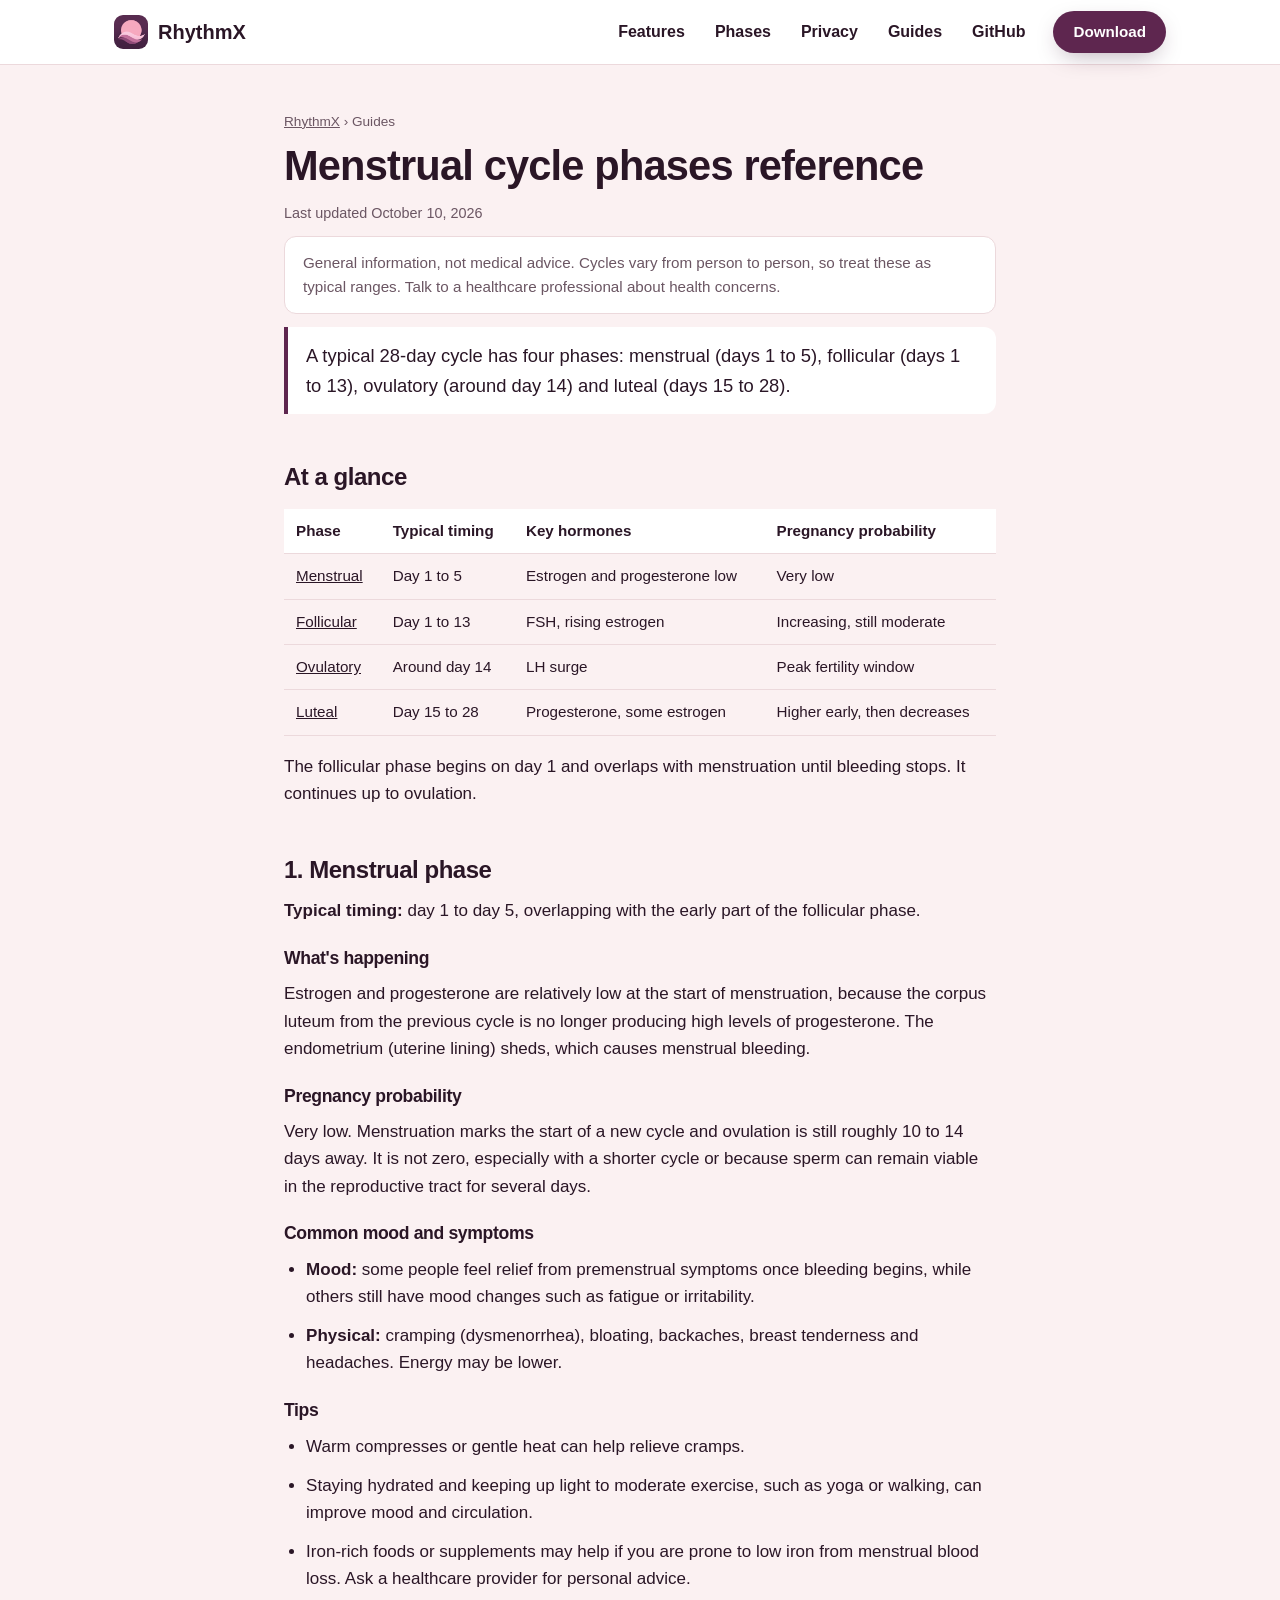
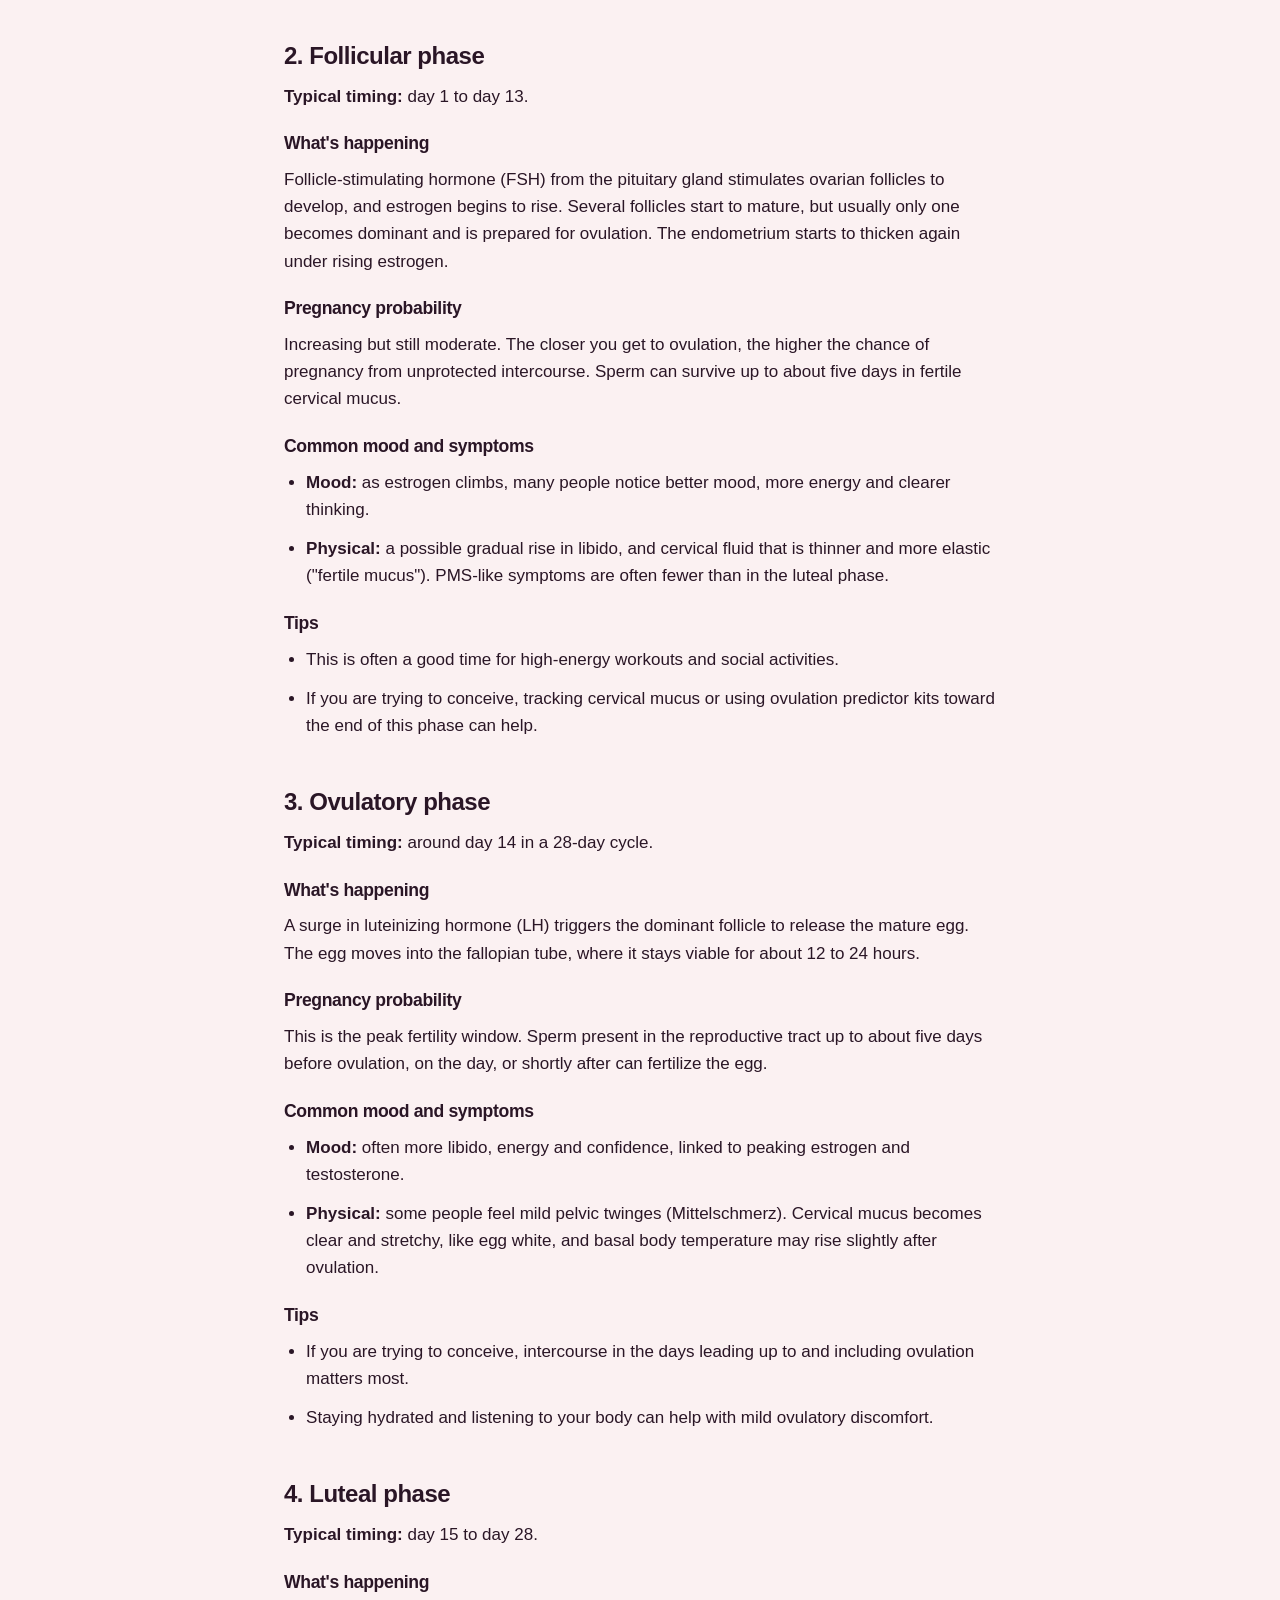
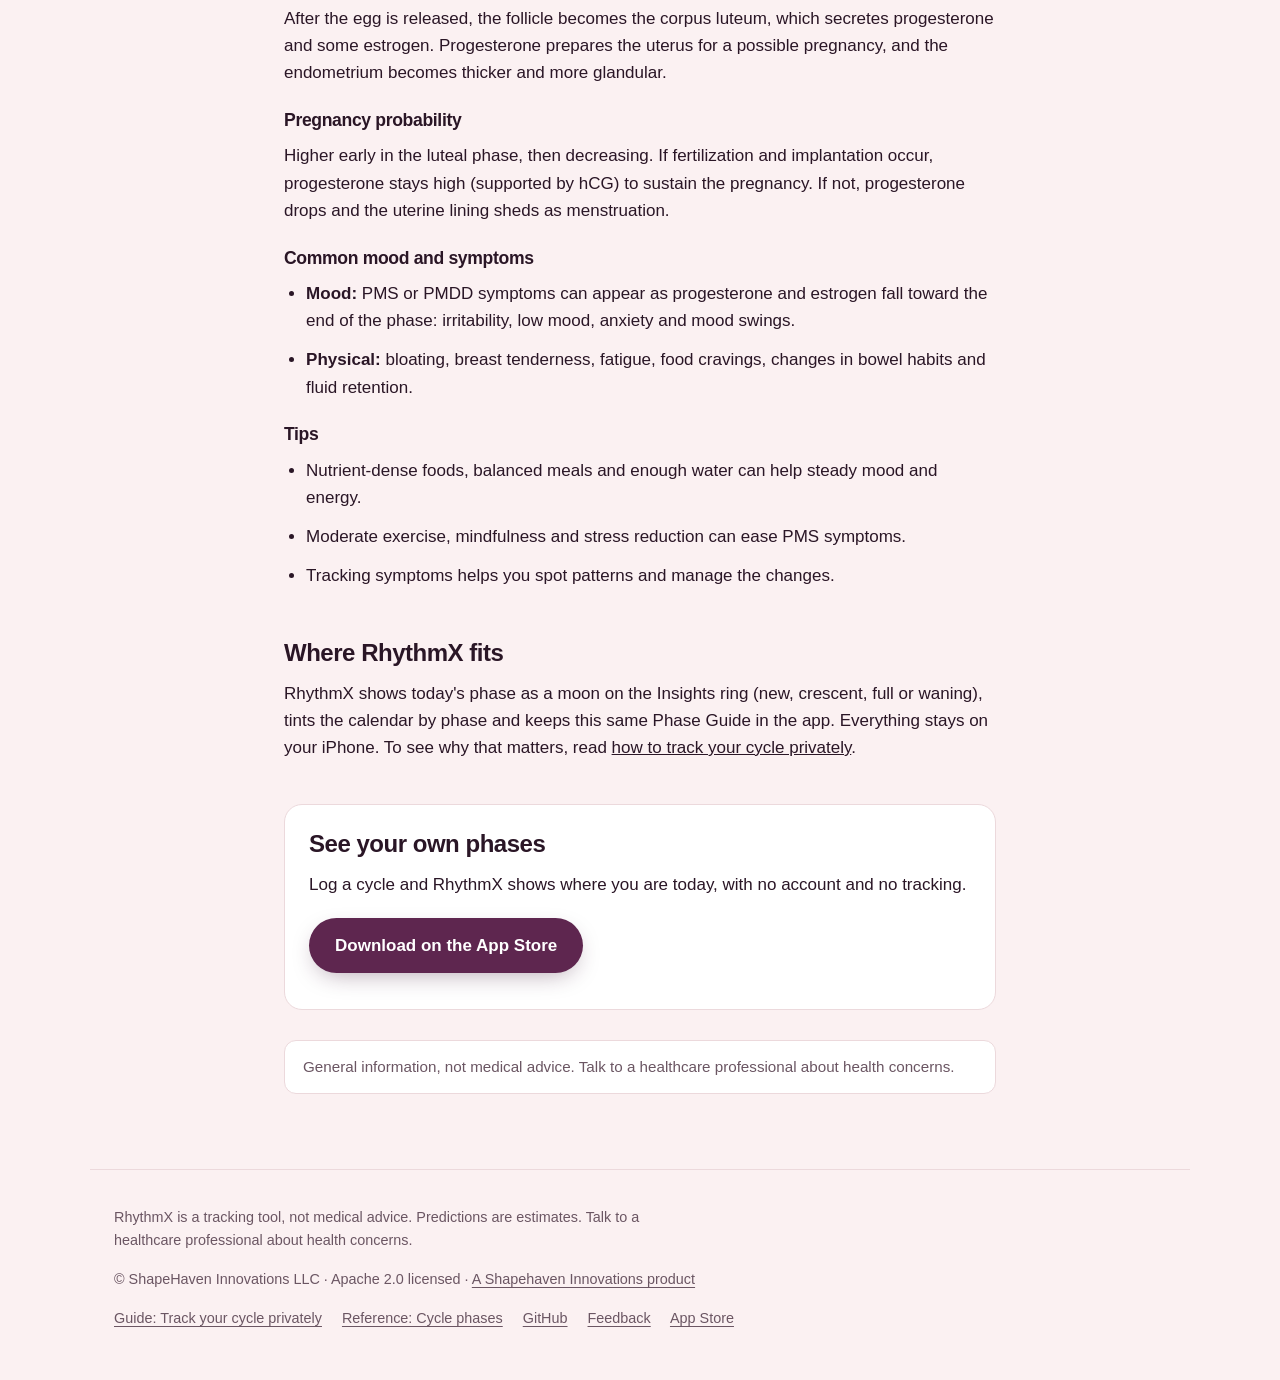
==== guides/menstrual-cycle-phases-reference/index.html @ 6c835d41 "feat: add RhythmX landing page, guides and SEO files" ====
<!doctype html>
<html lang="en">
<head>
<meta charset="utf-8">
<meta name="viewport" content="width=device-width, initial-scale=1">
<meta name="color-scheme" content="light dark">
<meta name="theme-color" content="#FBF1F2" media="(prefers-color-scheme: light)">
<meta name="theme-color" content="#2E1B33" media="(prefers-color-scheme: dark)">
<title>Menstrual Cycle Phases Reference: Timing, Hormones, Symptoms</title>
<meta name="description" content="A scannable reference to the four menstrual cycle phases: typical timing, hormones, uterine lining, common symptoms and tips. Timing assumes a 28-day cycle.">
<link rel="canonical" href="https://rhythmx.shapehaveninnovations.com/guides/menstrual-cycle-phases-reference/">
<link rel="icon" type="image/png" href="/assets/icon-rounded.png">
<link rel="apple-touch-icon" href="/assets/icon.png">
<meta property="og:type" content="article">
<meta property="og:site_name" content="RhythmX">
<meta property="og:title" content="Menstrual Cycle Phases Reference: Timing, Hormones, Symptoms">
<meta property="og:description" content="A scannable reference to the four menstrual cycle phases: typical timing, hormones, uterine lining, common symptoms and tips. Timing assumes a 28-day cycle.">
<meta property="og:url" content="https://rhythmx.shapehaveninnovations.com/guides/menstrual-cycle-phases-reference/">
<meta property="og:image" content="https://rhythmx.shapehaveninnovations.com/assets/og.png">
<meta property="og:image:width" content="1200">
<meta property="og:image:height" content="630">
<meta property="og:image:alt" content="RhythmX app icon and the Insights screen showing Day 16, Ovulation Phase">
<meta name="twitter:card" content="summary_large_image">
<meta name="twitter:title" content="Menstrual Cycle Phases Reference: Timing, Hormones, Symptoms">
<meta name="twitter:description" content="A scannable reference to the four menstrual cycle phases: typical timing, hormones, uterine lining, common symptoms and tips. Timing assumes a 28-day cycle.">
<meta name="twitter:image" content="https://rhythmx.shapehaveninnovations.com/assets/og.png">
<script type="application/ld+json">
{
  "@context": "https://schema.org",
  "@type": "Article",
  "headline": "Menstrual Cycle Phases Reference: Timing, Hormones, Symptoms",
  "description": "A scannable reference to the four menstrual cycle phases: typical timing, hormones, uterine lining, common symptoms and tips. Timing assumes a 28-day cycle.",
  "datePublished": "2026-10-10",
  "dateModified": "2026-10-10",
  "mainEntityOfPage": "https://rhythmx.shapehaveninnovations.com/guides/menstrual-cycle-phases-reference/",
  "image": "https://rhythmx.shapehaveninnovations.com/assets/og.png",
  "author": { "@type": "Organization", "name": "ShapeHaven Innovations", "url": "https://shapehaveninnovations.com/" },
  "publisher": { "@type": "Organization", "name": "ShapeHaven Innovations", "url": "https://shapehaveninnovations.com/" }
}
</script>
<link rel="stylesheet" href="/assets/site.css">
</head>
<body>
<a class="skip" href="#main">Skip to content</a>
<header class="top">
  <div class="wrap bar">
    <a class="brand" href="/"><img src="/assets/icon-rounded.png" alt="" width="34" height="34">RhythmX</a>
    <button class="nav-toggle" type="button" aria-expanded="false" aria-controls="nav-links">Menu</button>
    <nav id="nav-links" class="nav-links" aria-label="Main">
      <a href="/#features">Features</a>
      <a href="/#phases">Phases</a>
      <a href="/#privacy">Privacy</a>
      <a href="/guides/track-your-cycle-privately/">Guides</a>
      <a href="https://github.com/Shapehaven-Innovations/RhythmX" target="_blank" rel="noopener">GitHub</a>
      <a class="btn" data-appstore href="https://github.com/Shapehaven-Innovations/RhythmX" target="_blank" rel="noopener">Download</a>
    </nav>
  </div>
</header>

<main id="main" class="wrap article">
<article>
  <p class="crumb"><a href="/">RhythmX</a> &rsaquo; Guides</p>
  <h1>Menstrual cycle phases reference</h1>
  <p class="meta">Last updated October 10, 2026</p>
  <p class="callout">General information, not medical advice. Cycles vary from person to person, so treat these as typical ranges. Talk to a healthcare professional about health concerns.</p>
  <p class="lead">A typical 28-day cycle has four phases: menstrual (days 1 to 5), follicular (days 1 to 13), ovulatory (around day 14) and luteal (days 15 to 28).</p>

  <h2>At a glance</h2>
  <div class="table-wrap">
    <table>
      <thead><tr><th>Phase</th><th>Typical timing</th><th>Key hormones</th><th>Pregnancy probability</th></tr></thead>
      <tbody>
        <tr><td><a href="#menstrual">Menstrual</a></td><td>Day 1 to 5</td><td>Estrogen and progesterone low</td><td>Very low</td></tr>
        <tr><td><a href="#follicular">Follicular</a></td><td>Day 1 to 13</td><td>FSH, rising estrogen</td><td>Increasing, still moderate</td></tr>
        <tr><td><a href="#ovulatory">Ovulatory</a></td><td>Around day 14</td><td>LH surge</td><td>Peak fertility window</td></tr>
        <tr><td><a href="#luteal">Luteal</a></td><td>Day 15 to 28</td><td>Progesterone, some estrogen</td><td>Higher early, then decreases</td></tr>
      </tbody>
    </table>
  </div>
  <p>The follicular phase begins on day 1 and overlaps with menstruation until bleeding stops. It continues up to ovulation.</p>

  <h2 id="menstrual">1. Menstrual phase</h2>
  <p><strong>Typical timing:</strong> day 1 to day 5, overlapping with the early part of the follicular phase.</p>
  <h3>What's happening</h3>
  <p>Estrogen and progesterone are relatively low at the start of menstruation, because the corpus luteum from the previous cycle is no longer producing high levels of progesterone. The endometrium (uterine lining) sheds, which causes menstrual bleeding.</p>
  <h3>Pregnancy probability</h3>
  <p>Very low. Menstruation marks the start of a new cycle and ovulation is still roughly 10 to 14 days away. It is not zero, especially with a shorter cycle or because sperm can remain viable in the reproductive tract for several days.</p>
  <h3>Common mood and symptoms</h3>
  <ul>
    <li><strong>Mood:</strong> some people feel relief from premenstrual symptoms once bleeding begins, while others still have mood changes such as fatigue or irritability.</li>
    <li><strong>Physical:</strong> cramping (dysmenorrhea), bloating, backaches, breast tenderness and headaches. Energy may be lower.</li>
  </ul>
  <h3>Tips</h3>
  <ul>
    <li>Warm compresses or gentle heat can help relieve cramps.</li>
    <li>Staying hydrated and keeping up light to moderate exercise, such as yoga or walking, can improve mood and circulation.</li>
    <li>Iron-rich foods or supplements may help if you are prone to low iron from menstrual blood loss. Ask a healthcare provider for personal advice.</li>
  </ul>

  <h2 id="follicular">2. Follicular phase</h2>
  <p><strong>Typical timing:</strong> day 1 to day 13.</p>
  <h3>What's happening</h3>
  <p>Follicle-stimulating hormone (FSH) from the pituitary gland stimulates ovarian follicles to develop, and estrogen begins to rise. Several follicles start to mature, but usually only one becomes dominant and is prepared for ovulation. The endometrium starts to thicken again under rising estrogen.</p>
  <h3>Pregnancy probability</h3>
  <p>Increasing but still moderate. The closer you get to ovulation, the higher the chance of pregnancy from unprotected intercourse. Sperm can survive up to about five days in fertile cervical mucus.</p>
  <h3>Common mood and symptoms</h3>
  <ul>
    <li><strong>Mood:</strong> as estrogen climbs, many people notice better mood, more energy and clearer thinking.</li>
    <li><strong>Physical:</strong> a possible gradual rise in libido, and cervical fluid that is thinner and more elastic ("fertile mucus"). PMS-like symptoms are often fewer than in the luteal phase.</li>
  </ul>
  <h3>Tips</h3>
  <ul>
    <li>This is often a good time for high-energy workouts and social activities.</li>
    <li>If you are trying to conceive, tracking cervical mucus or using ovulation predictor kits toward the end of this phase can help.</li>
  </ul>

  <h2 id="ovulatory">3. Ovulatory phase</h2>
  <p><strong>Typical timing:</strong> around day 14 in a 28-day cycle.</p>
  <h3>What's happening</h3>
  <p>A surge in luteinizing hormone (LH) triggers the dominant follicle to release the mature egg. The egg moves into the fallopian tube, where it stays viable for about 12 to 24 hours.</p>
  <h3>Pregnancy probability</h3>
  <p>This is the peak fertility window. Sperm present in the reproductive tract up to about five days before ovulation, on the day, or shortly after can fertilize the egg.</p>
  <h3>Common mood and symptoms</h3>
  <ul>
    <li><strong>Mood:</strong> often more libido, energy and confidence, linked to peaking estrogen and testosterone.</li>
    <li><strong>Physical:</strong> some people feel mild pelvic twinges (Mittelschmerz). Cervical mucus becomes clear and stretchy, like egg white, and basal body temperature may rise slightly after ovulation.</li>
  </ul>
  <h3>Tips</h3>
  <ul>
    <li>If you are trying to conceive, intercourse in the days leading up to and including ovulation matters most.</li>
    <li>Staying hydrated and listening to your body can help with mild ovulatory discomfort.</li>
  </ul>

  <h2 id="luteal">4. Luteal phase</h2>
  <p><strong>Typical timing:</strong> day 15 to day 28.</p>
  <h3>What's happening</h3>
  <p>After the egg is released, the follicle becomes the corpus luteum, which secretes progesterone and some estrogen. Progesterone prepares the uterus for a possible pregnancy, and the endometrium becomes thicker and more glandular.</p>
  <h3>Pregnancy probability</h3>
  <p>Higher early in the luteal phase, then decreasing. If fertilization and implantation occur, progesterone stays high (supported by hCG) to sustain the pregnancy. If not, progesterone drops and the uterine lining sheds as menstruation.</p>
  <h3>Common mood and symptoms</h3>
  <ul>
    <li><strong>Mood:</strong> PMS or PMDD symptoms can appear as progesterone and estrogen fall toward the end of the phase: irritability, low mood, anxiety and mood swings.</li>
    <li><strong>Physical:</strong> bloating, breast tenderness, fatigue, food cravings, changes in bowel habits and fluid retention.</li>
  </ul>
  <h3>Tips</h3>
  <ul>
    <li>Nutrient-dense foods, balanced meals and enough water can help steady mood and energy.</li>
    <li>Moderate exercise, mindfulness and stress reduction can ease PMS symptoms.</li>
    <li>Tracking symptoms helps you spot patterns and manage the changes.</li>
  </ul>

  <h2>Where RhythmX fits</h2>
  <p>RhythmX shows today's phase as a moon on the Insights ring (new, crescent, full or waning), tints the calendar by phase and keeps this same Phase Guide in the app. Everything stays on your iPhone. To see why that matters, read <a href="/guides/track-your-cycle-privately/">how to track your cycle privately</a>.</p>

  <aside class="cta-box">
    <h2>See your own phases</h2>
    <p>Log a cycle and RhythmX shows where you are today, with no account and no tracking.</p>
    <p><a class="btn" data-appstore href="https://github.com/Shapehaven-Innovations/RhythmX" target="_blank" rel="noopener">Download on the App Store</a></p>
  </aside>
  <p class="callout" style="margin-top:2em">General information, not medical advice. Talk to a healthcare professional about health concerns.</p>
</article>
</main>

<footer>
  <div class="wrap foot">
    <p class="disclaimer">RhythmX is a tracking tool, not medical advice. Predictions are estimates. Talk to a healthcare professional about health concerns.</p>
    <span>&copy; ShapeHaven Innovations LLC &middot; Apache 2.0 licensed &middot; <a href="https://shapehaveninnovations.com/">A Shapehaven Innovations product</a></span>
    <span>
      <a href="/guides/track-your-cycle-privately/">Guide: Track your cycle privately</a>
      <a href="/guides/menstrual-cycle-phases-reference/">Reference: Cycle phases</a>
      <a href="https://github.com/Shapehaven-Innovations/RhythmX" target="_blank" rel="noopener">GitHub</a>
      <a href="https://github.com/Shapehaven-Innovations/RhythmX/issues" target="_blank" rel="noopener">Feedback</a>
      <a data-appstore href="https://github.com/Shapehaven-Innovations/RhythmX" target="_blank" rel="noopener">App Store</a>
    </span>
  </div>
</footer>
<script src="/assets/site.js" defer></script>
</body>
</html>
---- assets/site.css ----
/* RhythmX site styles. Light = blush, dark = deep plum. */
:root{
  --blush:#FBF1F2; --plum:#5E264F; --plum-d:#1F1220; --rose:#C97C7C; --sage:#7CA68C; --gold:#C9A87C; --lav:#8C7CA6;
  --bg:#FBF1F2; --bg-alt:#fff7f8; --surface:#fff; --ink:#2A1626; --muted:#6b5663; --line:#ecd9dc;
  --accent:#5E264F; --accent-ink:#fff; --shadow:rgba(60,20,50,.4);
  --grad:linear-gradient(145deg,#f4c9c9,#d9cdea 60%,#cfe3d8);
  --header-bg:rgba(255,255,255,.94); --nav-ink:#2A1626;
  color-scheme:light dark;
}
@media(prefers-color-scheme:dark){
  :root{
    --bg:#2E1B33; --bg-alt:#37213c; --surface:#442a4b; --ink:#f3e6ef; --muted:#cdb4c6; --line:#5a3c63;
    --accent:#E8A5B8; --accent-ink:#1F1220; --shadow:rgba(0,0,0,.6);
    --grad:linear-gradient(145deg,#6a3560,#4a3a73 60%,#3a5a56);
    --header-bg:rgba(79,48,86,.96); --nav-ink:#fff;
  }
}
*,*::before,*::after{box-sizing:border-box;margin:0}
html{scroll-behavior:smooth;-webkit-text-size-adjust:100%}
body{font:17px/1.6 -apple-system,BlinkMacSystemFont,"SF Pro Text","Segoe UI",Roboto,sans-serif;color:var(--ink);background:var(--bg);-webkit-font-smoothing:antialiased}
img,svg,picture{max-width:100%;display:block}
img{height:auto}
a{color:inherit}
:focus-visible{outline:3px solid var(--accent);outline-offset:3px;border-radius:4px}
.skip{position:absolute;left:-9999px;top:8px;background:var(--accent);color:var(--accent-ink);padding:10px 16px;border-radius:8px;z-index:100}
.skip:focus{left:8px}
.wrap{max-width:1100px;margin:0 auto;padding:0 24px}
h1,h2,h3{font-family:ui-rounded,"SF Pro Rounded",-apple-system,"Segoe UI",sans-serif;line-height:1.12;letter-spacing:-.02em}
h1{font-size:clamp(2.4rem,6vw,4rem);font-weight:800}
h2{font-size:clamp(1.8rem,4vw,2.6rem);font-weight:700}
h3{font-size:1.2rem;font-weight:700}

/* header */
.top{position:sticky;top:0;z-index:50;background:var(--header-bg);backdrop-filter:saturate(1.4) blur(12px);border-bottom:1px solid var(--line);transition:box-shadow .25s}
.top.scrolled{box-shadow:0 10px 30px -18px var(--shadow)}
.bar{display:flex;align-items:center;justify-content:space-between;gap:16px;min-height:64px;position:relative}
.brand{display:flex;align-items:center;gap:10px;font-weight:800;font-size:1.25rem;text-decoration:none;color:var(--nav-ink)}
.brand img{border-radius:9px}
.nav-links{display:flex;align-items:center;gap:26px}
.nav-links a:not(.btn){text-decoration:none;color:var(--nav-ink);font-size:1rem;font-weight:600;padding:6px 2px;background:linear-gradient(var(--accent),var(--accent)) 0 100%/0 2px no-repeat;transition:background-size .25s}
.nav-links a:not(.btn):hover{background-size:100% 2px}
.nav-links .btn{padding:9px 20px;font-size:.95rem}
.nav-toggle{display:none;align-items:center;background:transparent;color:var(--nav-ink);border:2px solid var(--nav-ink);border-radius:999px;padding:6px 16px;font:inherit;font-weight:650;cursor:pointer}

/* buttons */
.btn{display:inline-flex;align-items:center;gap:8px;background:var(--accent);color:var(--accent-ink);padding:14px 26px;border-radius:999px;font-weight:650;text-decoration:none;box-shadow:0 8px 24px -8px var(--shadow);transition:transform .15s}
.btn:hover{transform:translateY(-2px)}
.btn.ghost{background:transparent;color:var(--accent);box-shadow:inset 0 0 0 2px var(--accent)}

/* landing: hero */
.hero{display:grid;grid-template-columns:1.05fr 1fr;gap:40px;align-items:center;padding:56px 0 80px}
.eyebrow{display:inline-block;background:var(--surface);color:var(--accent);font-weight:650;font-size:.85rem;padding:6px 14px;border-radius:999px;margin-bottom:20px}
.hero p.lead{font-size:1.2rem;color:var(--muted);margin:22px 0 32px;max-width:34ch}
.cta{display:flex;gap:14px;flex-wrap:wrap}
.hero small{display:block;margin-top:16px;color:var(--muted);font-size:.85rem}
.stage{position:relative;height:620px}
.blob{position:absolute;inset:30px 0 0 30px;animation:morph 14s ease-in-out infinite;border-radius:48% 52% 45% 55%/55% 45% 55% 45%;background:var(--grad)}
.chip{position:absolute;background:var(--surface);color:var(--ink);border-radius:16px;padding:10px 14px;font-size:.85rem;font-weight:650;box-shadow:0 12px 30px -10px var(--shadow);display:flex;align-items:center;gap:8px}
.chip{z-index:5;animation:bob 5s ease-in-out infinite}
.chip:nth-of-type(2){animation-delay:-1.5s}
.chip:nth-of-type(3){animation-delay:-3s}
.chip i{width:12px;height:12px;border-radius:50%;display:block}
.pill{display:flex;gap:10px;flex-wrap:wrap;justify-content:center;padding:26px 0;border-block:1px solid var(--line);background:var(--bg-alt)}
.pill span{font-weight:650;color:var(--accent);padding:6px 16px}

/* device frame: depth */
.device{position:relative;width:296px;padding:9px;border-radius:50px;background:linear-gradient(145deg,#4a3d48,#150c13 38%,#2f2430);
  box-shadow:inset 0 0 0 1.5px #6b5a68,inset 0 2px 1px #8a7886,0 1px 0 rgba(255,255,255,.25),0 22px 30px -14px rgba(0,0,0,.5),0 60px 70px -34px var(--shadow);
  transform:rotateX(var(--rx,0deg)) rotateY(var(--ry,0deg));transition:transform .25s ease-out;will-change:transform}
.device img{width:100%;border-radius:41px;background:#fff}
.device::before{content:"";position:absolute;left:-3px;top:112px;width:3px;height:34px;border-radius:2px 0 0 2px;background:#2a2028;box-shadow:0 52px 0 #2a2028,0 100px 0 #2a2028}
.device::after{content:"";position:absolute;inset:9px;border-radius:41px;pointer-events:none;background:linear-gradient(115deg,rgba(255,255,255,.28),rgba(255,255,255,0) 34%,rgba(255,255,255,0) 70%,rgba(255,255,255,.08))}
.shot .device{transform-style:preserve-3d}
.shot .device:hover{box-shadow:inset 0 0 0 1.5px #6b5a68,inset 0 2px 1px #8a7886,0 1px 0 rgba(255,255,255,.25),0 30px 40px -14px rgba(0,0,0,.5),0 80px 90px -34px var(--shadow)}
.stage .device{position:absolute;width:250px;left:50%;top:0;margin-left:-125px}
.stage .d-main{z-index:3;--r:4deg;transform:rotate(var(--r));animation:float 7s ease-in-out infinite}
.stage .d-left{z-index:2;width:210px;margin-left:-250px;top:70px;--r:-9deg;transform:rotate(var(--r));filter:saturate(.95) brightness(.97);animation:float 8s ease-in-out -2s infinite}
.stage .d-right{z-index:1;width:210px;margin-left:50px;top:110px;--r:10deg;transform:rotate(var(--r));filter:saturate(.95) brightness(.95);animation:float 9s ease-in-out -4s infinite}

/* landing: sections */
section{padding:90px 0}
.center{text-align:center}
.sub{color:var(--muted);max-width:56ch;margin:14px auto 0}
.cards{display:grid;grid-template-columns:repeat(3,1fr);gap:22px;margin-top:50px;text-align:left}
.card{border-radius:28px;background:var(--surface);padding:28px 26px 30px;box-shadow:0 18px 40px -26px var(--shadow);text-decoration:none;display:block}
.card .moon{width:56px;height:56px;margin-bottom:18px}
.card p{color:var(--muted);font-size:.97rem;margin-top:6px}
a.card:hover{transform:translateY(-3px)}
a.card{transition:transform .15s}
a.card .go{display:inline-block;margin-top:14px;font-weight:650;color:var(--accent)}
.moon{display:block;border-radius:50%}
.alt{background:var(--bg-alt)}
.feat{display:grid;grid-template-columns:1fr 1fr;gap:70px;align-items:center}
.feat.rev .shot{order:2}
.shot{display:flex;justify-content:center;perspective:1200px}
.feat ul{list-style:none;padding:0;margin-top:20px;display:grid;gap:12px}
.feat li{padding-left:34px;position:relative;color:var(--muted)}
.feat li::before{content:"";position:absolute;left:0;top:7px;width:20px;height:20px;border-radius:50%;background:var(--c,var(--rose));box-shadow:inset -5px -2px 0 rgba(255,255,255,.35)}
.feat h2{margin-bottom:12px}
.feat .intro{color:var(--muted)}
.feats{display:grid;gap:110px}
.phases{display:grid;grid-template-columns:repeat(4,1fr);gap:16px;margin-top:44px;text-align:left}
.phase{background:var(--surface);border-radius:24px;padding:26px 22px}
.phase .moon{width:46px;height:46px;margin-bottom:14px}
.phase p{color:var(--muted);font-size:.95rem;margin-top:6px}
.dark{background:linear-gradient(160deg,#6b2f5a,#4a1f42);color:#f6ebf2}
.dark .sub,.dark p{color:#ead6e3}
.dark .btn.ghost{color:#F7C9D8;box-shadow:inset 0 0 0 2px #F7C9D8;margin-top:32px}
.privacy-grid{display:grid;grid-template-columns:repeat(4,1fr);gap:18px;margin-top:50px}
.privacy-grid div{background:rgba(255,255,255,.1);box-shadow:inset 0 0 0 1px rgba(255,255,255,.12);border-radius:22px;padding:26px 22px}
.privacy-grid strong{display:block;font-size:1.5rem;color:#fff;margin-bottom:6px;font-family:ui-rounded,-apple-system,sans-serif}
.cards.two{grid-template-columns:repeat(2,1fr)}
.final{text-align:center;background:var(--grad);border-radius:40px;padding:70px 24px;margin-bottom:60px}
.final img{width:84px;margin:0 auto 22px;border-radius:20px}
.final .sub{color:var(--ink)}
.final .btn{margin-top:28px}

/* motion */
@keyframes float{50%{translate:0 -14px}}
@keyframes bob{50%{translate:0 -8px}}
@keyframes morph{50%{border-radius:55% 45% 52% 48%/45% 58% 42% 55%;rotate:4deg}}
@keyframes rise{from{opacity:0;translate:0 28px}to{opacity:1;translate:0 0}}
.hero .eyebrow,.hero h1,.hero .lead,.hero .cta,.hero small{animation:rise .8s cubic-bezier(.2,.7,.2,1) both}
.hero h1{animation-delay:.08s}.hero .lead{animation-delay:.16s}.hero .cta{animation-delay:.24s}.hero small{animation-delay:.32s}
.stage .device{animation-name:float,rise;animation-duration:7s,1s;animation-iteration-count:infinite,1;animation-fill-mode:none,backwards}
.js .reveal{opacity:0;translate:0 30px;transition:opacity .7s ease var(--d,0s),translate .7s cubic-bezier(.2,.7,.2,1) var(--d,0s),transform .2s,box-shadow .2s}
.js .reveal.in{opacity:1;translate:0 0}
.pill span{transition:transform .2s}.pill span:hover{transform:translateY(-2px)}
.card,.phase{transition:transform .2s,box-shadow .2s}
.card:hover,.phase:hover{transform:translateY(-4px);box-shadow:0 26px 40px -24px var(--shadow)}
.moon{transition:transform .5s}.card:hover .moon,.phase:hover .moon{transform:rotate(40deg) scale(1.08)}
.btn:active{transform:translateY(0) scale(.98)}

/* footer */
.foot{padding:36px 24px 50px;color:var(--muted);font-size:.9rem;display:flex;justify-content:space-between;gap:16px 28px;flex-wrap:wrap;border-top:1px solid var(--line)}
.foot a{margin-right:16px;text-underline-offset:3px}
.foot a:last-child{margin-right:0}
.disclaimer{flex-basis:100%;max-width:70ch}

/* guides */
.article{max-width:760px;padding-top:36px;padding-bottom:64px}
.crumb{font-size:.85rem;color:var(--muted);margin-bottom:6px}
.crumb a{color:var(--muted)}
.article h1{font-size:clamp(1.9rem,4.6vw,2.6rem);line-height:1.15;margin:.2em 0 .3em}
.article h2{font-size:1.5rem;line-height:1.25;margin:2em 0 .5em}
.article h3{font-size:1.1rem;margin:1.4em 0 .3em}
.article p,.article li{margin:.7em 0}
.article ul,.article ol{padding-left:1.3em}
.meta{color:var(--muted);font-size:.9rem}
.article .lead{font-size:1.15rem;padding:14px 18px;border-left:4px solid var(--accent);background:var(--surface);border-radius:0 12px 12px 0}
.callout{background:var(--surface);border:1px solid var(--line);padding:14px 18px;border-radius:12px;font-size:.95rem;color:var(--muted)}
.table-wrap{overflow-x:auto;margin:1em 0}
table{border-collapse:collapse;width:100%;font-size:.95rem;min-width:520px}
th,td{text-align:left;vertical-align:top;padding:10px 12px;border-bottom:1px solid var(--line)}
th{background:var(--surface)}
code{font-family:ui-monospace,SFMono-Regular,Menlo,monospace;font-size:.9em;background:var(--surface);padding:2px 6px;border-radius:5px}
.cta-box{margin-top:2.5em;padding:24px;background:var(--surface);border:1px solid var(--line);border-radius:18px}
.cta-box h2{margin-top:0}
.cta-box .btn{margin-top:8px}

@media(max-width:860px){
  .nav-toggle{display:inline-flex}
  .nav-links{display:none}
  .nav-links.open{display:flex;flex-direction:column;align-items:flex-start;position:absolute;left:0;right:0;top:100%;background:var(--header-bg);padding:18px 24px 22px;border-bottom:1px solid var(--line);gap:16px}
  .hero,.feat{grid-template-columns:1fr}
  .feat.rev .shot{order:0}
  .feat{gap:36px}
  .feats{gap:70px}
  .stage{height:560px}
  .device{width:260px}
  .stage .device{width:220px;margin-left:-110px}
  .stage .d-left{margin-left:-215px;width:170px}
  .stage .d-right{margin-left:45px;width:170px}
  .cards,.cards.two{grid-template-columns:1fr}
  .phases,.privacy-grid{grid-template-columns:1fr 1fr}
  section{padding:64px 0}
}
@media(prefers-reduced-motion:reduce){*,*::before,*::after{animation:none!important;transition:none!important;scroll-behavior:auto!important}.js .reveal{opacity:1;translate:none}.device{transform:none!important}}
main{overflow-x:clip}
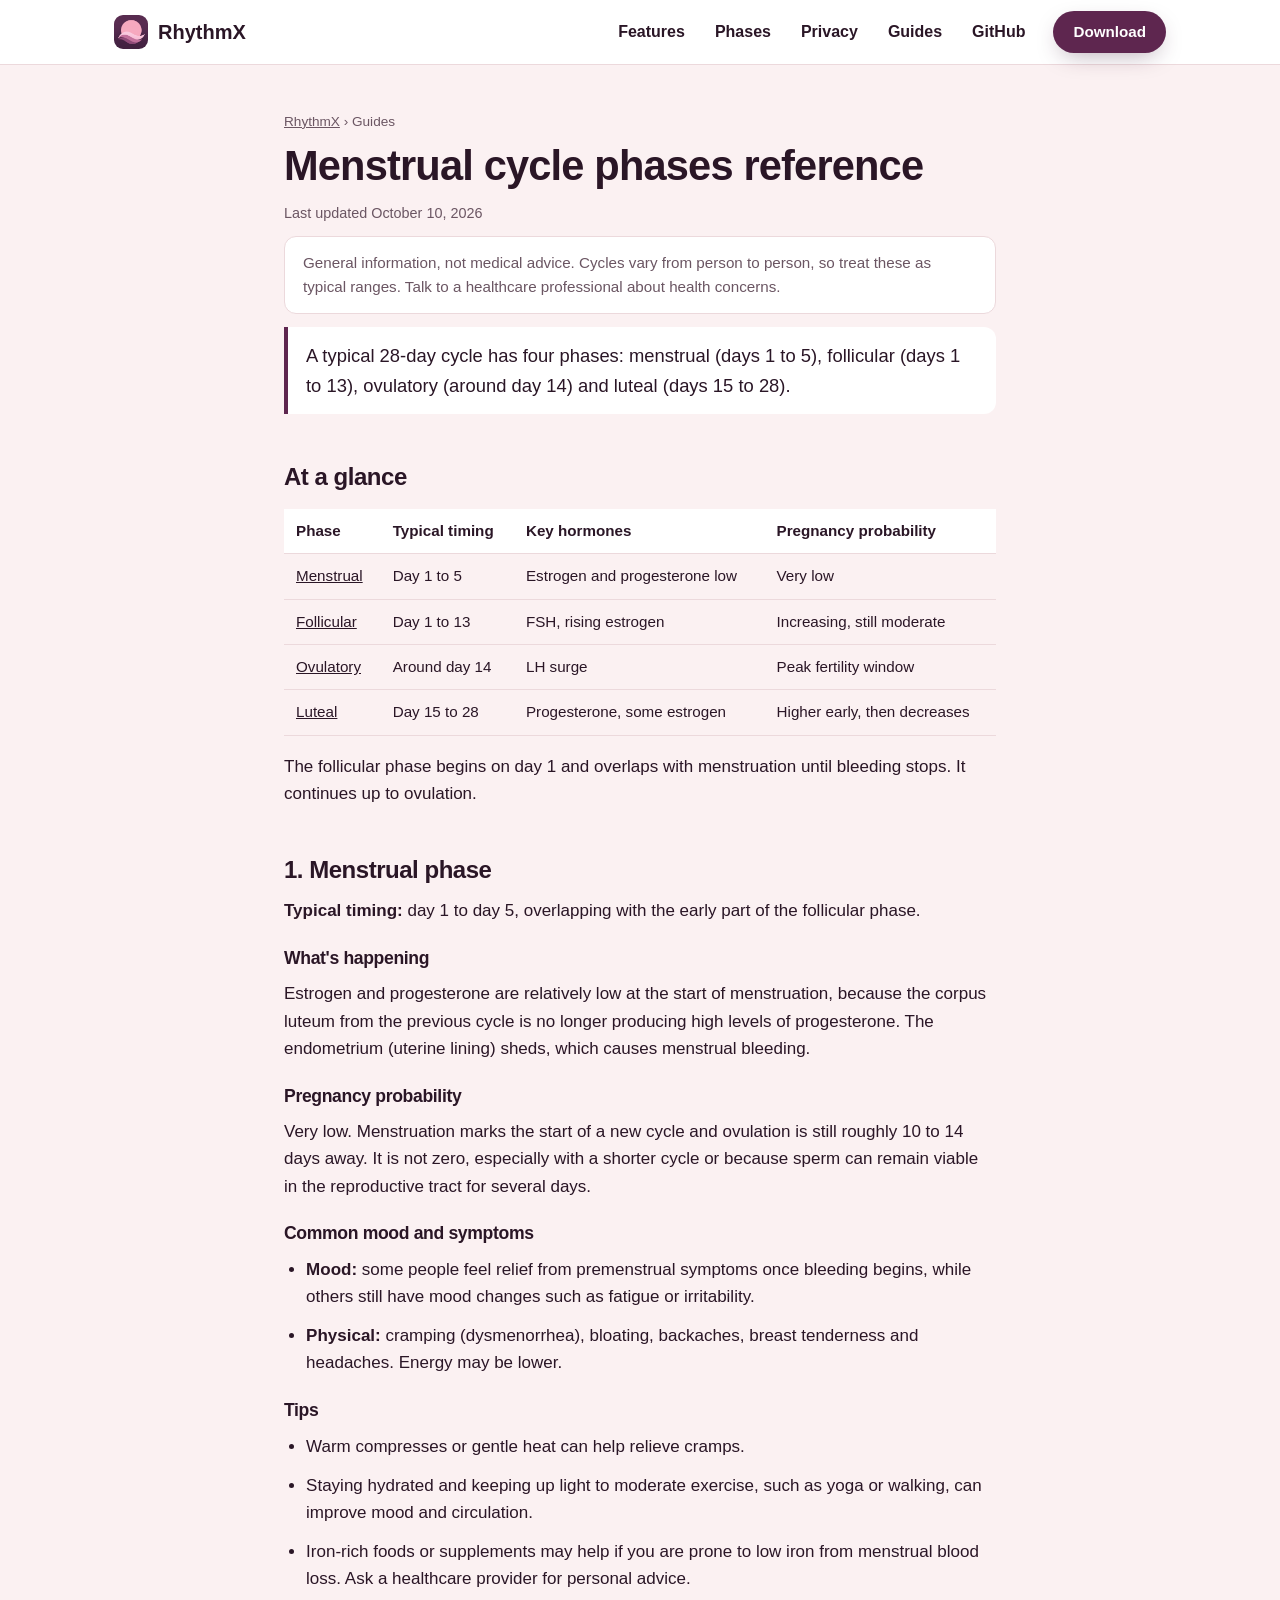
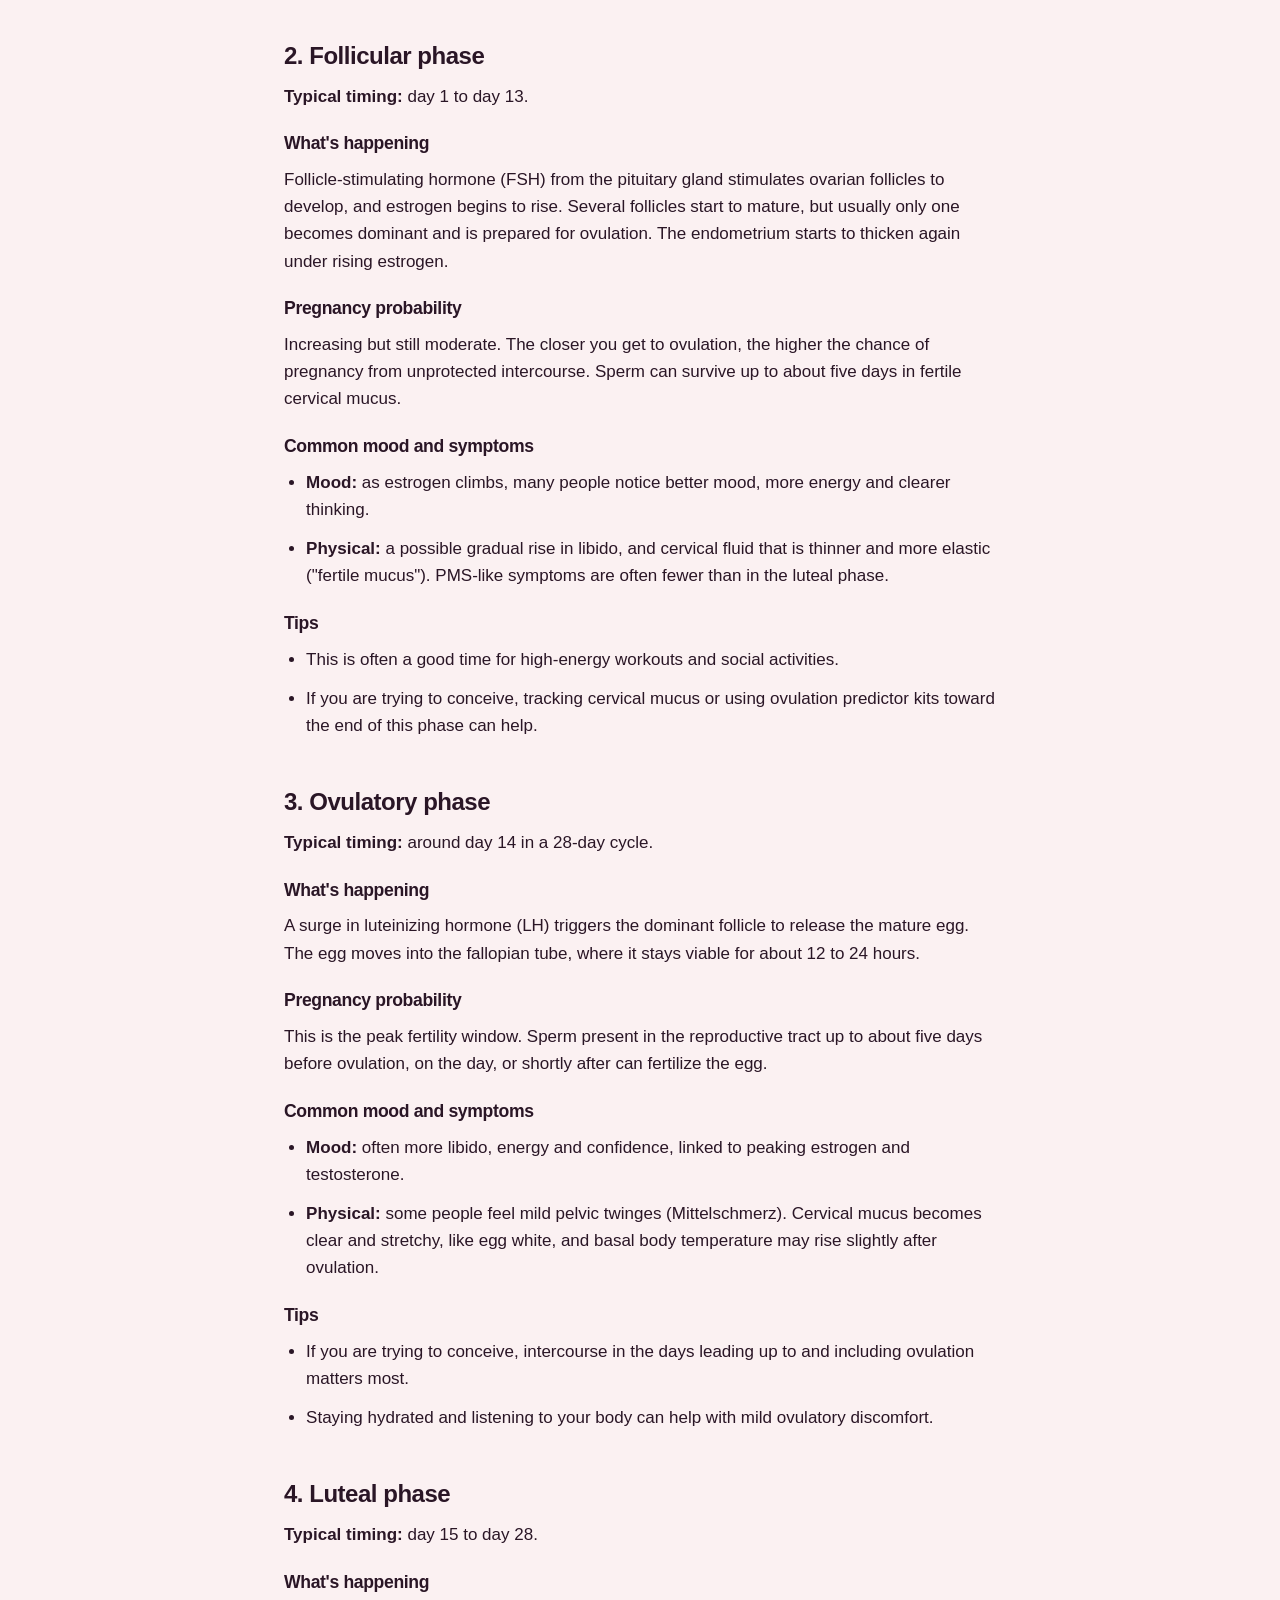
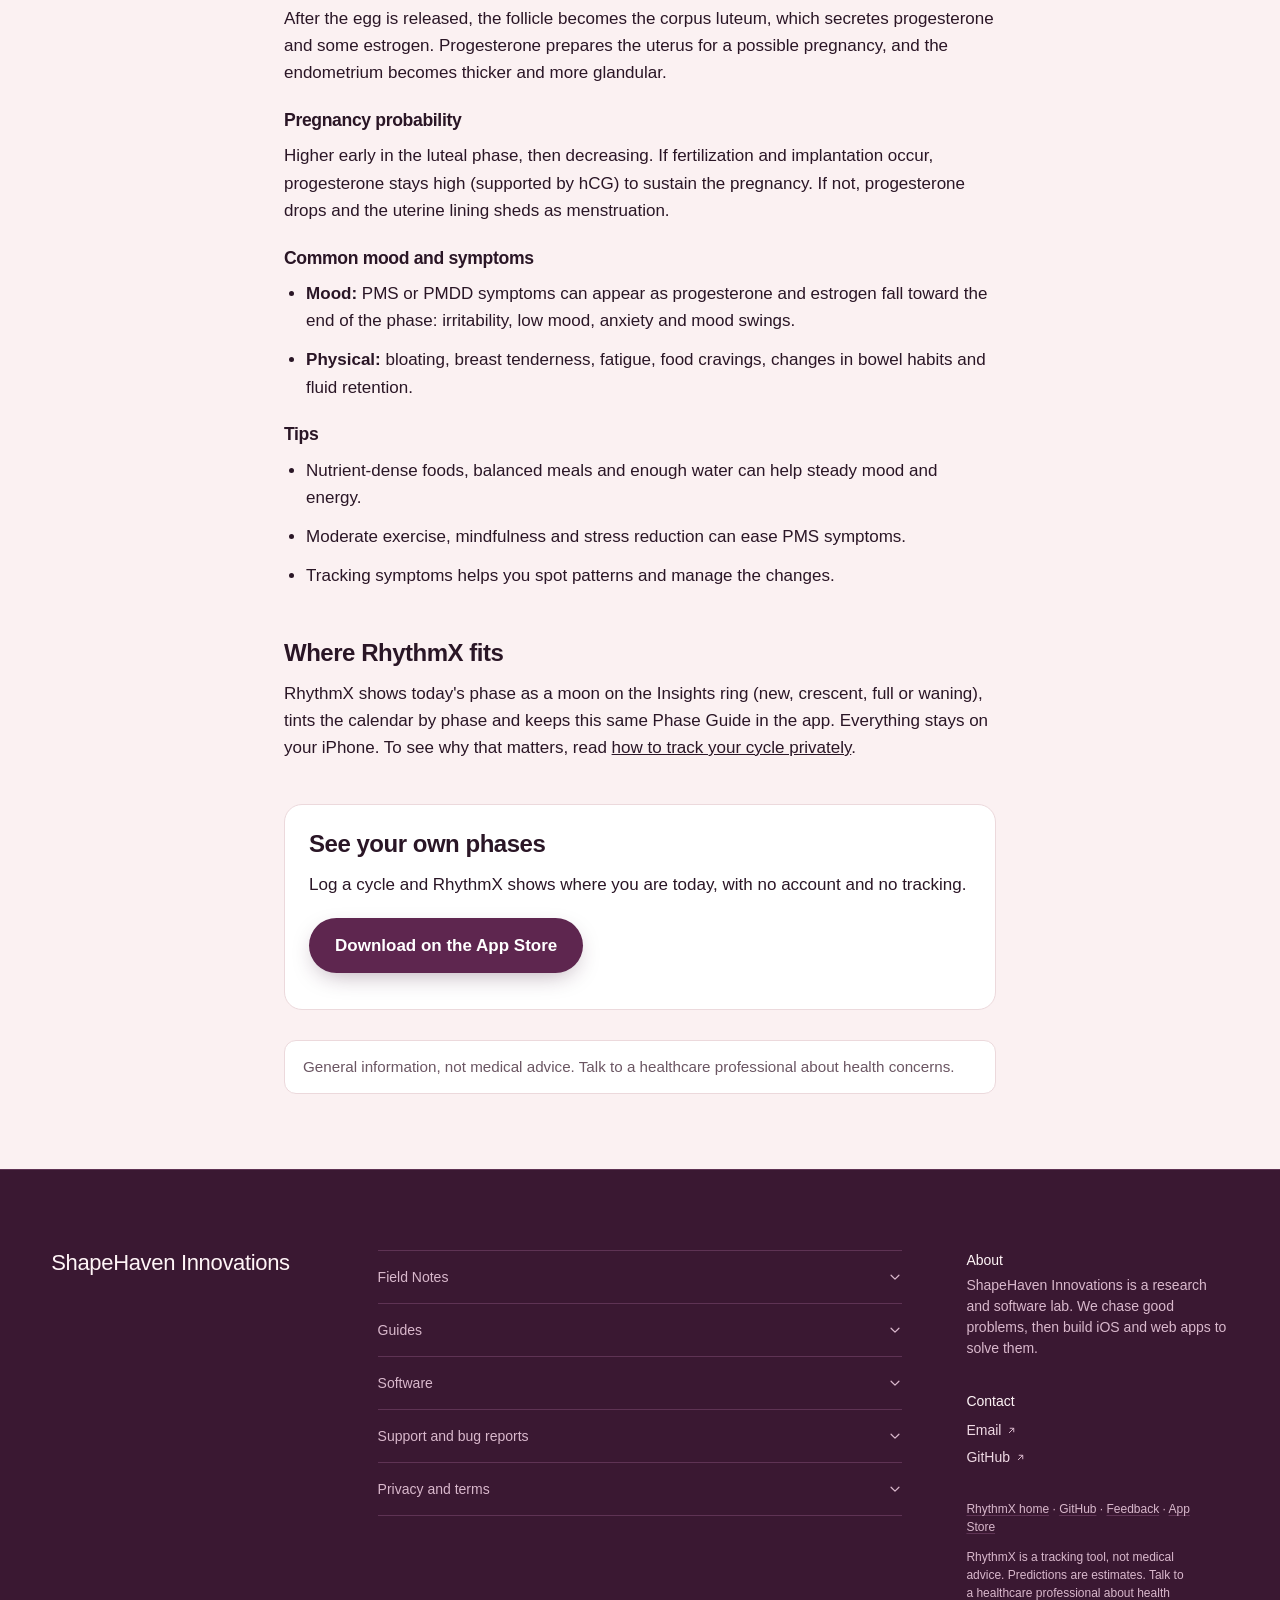
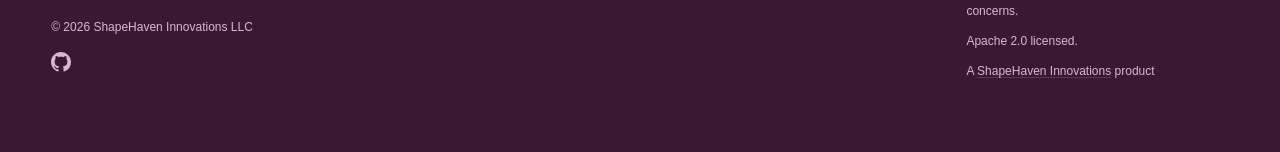
==== commit 48fbd299: "20262710-standardize footer" ====
--- a/guides/menstrual-cycle-phases-reference/index.html
+++ b/guides/menstrual-cycle-phases-reference/index.html
@@ -19,7 +19,7 @@
 <meta property="og:image" content="https://rhythmx.shapehaveninnovations.com/assets/og.png">
 <meta property="og:image:width" content="1200">
 <meta property="og:image:height" content="630">
-<meta property="og:image:alt" content="RhythmX app icon and the Insights screen showing Day 16, Ovulation Phase">
+<meta property="og:image:alt" content="RhythmX app icon and the Insights screen showing Day 12, Follicular Phase">
 <meta name="twitter:card" content="summary_large_image">
 <meta name="twitter:title" content="Menstrual Cycle Phases Reference: Timing, Hormones, Symptoms">
 <meta name="twitter:description" content="A scannable reference to the four menstrual cycle phases: typical timing, hormones, uterine lining, common symptoms and tips. Timing assumes a 28-day cycle.">
@@ -39,6 +39,346 @@
 }
 </script>
 <link rel="stylesheet" href="/assets/site.css">
+  <!-- footer-css:start -->
+  <style>
+/* Isolation so the footer looks the same inside any site's page CSS.
+   Comes first: .site-footer :where(...) has class-level specificity, so it beats
+   page rules like "p, li { font-size }" but loses to the BEM rules below. */
+:where(.site-footer),
+:where(.site-footer) *,
+:where(.site-footer) *::before,
+:where(.site-footer) *::after {
+  box-sizing: border-box;
+}
+
+.site-footer :where(p, ul, li, h2) {
+  margin: 0;
+  padding: 0;
+  font-family: inherit;
+  font-size: inherit;
+  line-height: inherit;
+}
+
+/* Footer: takes its colours from the host page. Each site maps its own tokens
+   to --sf-page-* (see "theme" in footer/targets.json, stamped after this block),
+   so the footer follows the page background and light/dark theme. */
+.site-footer {
+  --sf-bg: var(--sf-page-bg, #faf9f5);
+  --sf-line: var(--sf-page-line, #e8e6dc);
+  --sf-muted: var(--sf-page-muted, #5e5d59);
+  --sf-bright: var(--sf-page-text, #141413);
+  --sf-soft: var(--sf-page-soft, color-mix(in srgb, var(--sf-bright) 82%, var(--sf-bg)));
+  --sf-accent: var(--sf-page-accent, #c6613f);
+  background: var(--sf-bg);
+  border-top: 1px solid var(--sf-line);
+  color: var(--sf-muted);
+  font-family: -apple-system, BlinkMacSystemFont, 'Segoe UI', Helvetica, Arial, sans-serif;
+  font-size: 0.875rem;
+  font-style: normal;
+  line-height: 1.5;
+  text-align: left;
+}
+
+.site-footer__inner {
+  display: grid;
+  grid-template-columns: minmax(0, 1fr) minmax(0, 2fr) minmax(0, 1fr);
+  grid-template-rows: auto 1fr auto;
+  column-gap: clamp(2rem, 5vw, 6rem);
+  max-width: 1400px;
+  margin: 0 auto;
+  padding: 5rem clamp(1.5rem, 4vw, 4.5rem) 4.5rem;
+}
+
+.site-footer a {
+  color: var(--sf-muted);
+  text-decoration: none;
+  font-weight: 400;
+  transition: color 0.15s ease;
+}
+
+.site-footer a:hover {
+  color: var(--sf-bright);
+}
+
+.site-footer a:focus-visible,
+.site-footer summary:focus-visible {
+  outline: 2px solid var(--sf-accent);
+  outline-offset: 3px;
+  border-radius: 2px;
+}
+
+.site-footer ul {
+  list-style: none;
+}
+
+/* Left column: wordmark top, copyright + icon bottom */
+.site-footer__brand {
+  grid-column: 1;
+  grid-row: 1;
+}
+
+.site-footer__wordmark {
+  color: var(--sf-bright);
+  font-size: 1.375rem;
+  font-weight: 600;
+  letter-spacing: -0.015em;
+  line-height: 1.2;
+}
+
+.site-footer__legal {
+  grid-column: 1;
+  grid-row: 3;
+  align-self: end;
+  padding-top: 4rem;
+}
+
+.site-footer__copyright {
+  font-size: 0.75rem;
+}
+
+.site-footer__icon {
+  display: inline-flex;
+  align-items: center;
+  justify-content: center;
+  width: 36px;
+  height: 36px;
+  margin: 0.5rem 0 0 -8px;
+}
+
+.site-footer__icon svg {
+  display: block;
+}
+
+/* Centre column: accordion */
+.site-footer__menu {
+  grid-column: 2;
+  grid-row: 1 / 4;
+  border-top: 1px solid var(--sf-line);
+}
+
+.site-footer__group {
+  border-bottom: 1px solid var(--sf-line);
+}
+
+.site-footer__group summary {
+  display: flex;
+  align-items: center;
+  justify-content: space-between;
+  gap: 1rem;
+  min-height: 52px;
+  padding: 0.75rem 0;
+  color: var(--sf-muted);
+  cursor: pointer;
+  list-style: none;
+  transition: color 0.15s ease;
+}
+
+.site-footer__group summary::-webkit-details-marker {
+  display: none;
+}
+
+.site-footer__group summary::marker {
+  content: '';
+}
+
+.site-footer__group summary:hover,
+.site-footer__group[open] summary {
+  color: var(--sf-bright);
+}
+
+.site-footer__chevron {
+  flex: none;
+  transition: transform 0.2s ease;
+}
+
+.site-footer__group[open] .site-footer__chevron {
+  transform: rotate(180deg);
+}
+
+.site-footer__list {
+  display: grid;
+  gap: 0.5rem;
+  padding: 0.25rem 0 1.5rem;
+}
+
+.site-footer__sublabel {
+  color: var(--sf-soft);
+  font-size: 0.75rem;
+  font-weight: 500;
+  margin: -0.25rem 0 0.75rem;
+}
+
+.site-footer__note a {
+  text-decoration: underline;
+  text-underline-offset: 2px;
+  text-decoration-color: var(--sf-line);
+}
+
+/* Right column: About + Contact */
+.site-footer__about {
+  grid-column: 3;
+  grid-row: 1 / 4;
+}
+
+.site-footer__heading {
+  color: var(--sf-bright);
+  font-size: 0.875rem;
+  font-weight: 400;
+  letter-spacing: 0;
+  line-height: 1.5;
+  margin: 0 0 0.25rem;
+}
+
+.site-footer__text {
+  max-width: 34ch;
+  margin-bottom: 2rem;
+}
+
+.site-footer__contact {
+  display: grid;
+  gap: 0.375rem;
+  margin-top: 0.5rem;
+}
+
+.site-footer__contact a {
+  display: inline-flex;
+  align-items: center;
+  gap: 0.375rem;
+  color: var(--sf-soft);
+}
+
+.site-footer__contact a:hover {
+  color: var(--sf-bright);
+}
+
+.site-footer__arrow {
+  flex: none;
+  color: var(--sf-muted);
+  transition: color 0.15s ease, transform 0.15s ease;
+}
+
+.site-footer__contact a:hover .site-footer__arrow {
+  color: var(--sf-accent);
+  transform: translate(1px, -1px);
+}
+
+/* Tablet: one column (wordmark, accordion, About/Contact, copyright) */
+@media (max-width: 992px) {
+  .site-footer__inner {
+    grid-template-columns: minmax(0, 1fr);
+    grid-template-rows: none;
+    padding: 4rem 1.5rem 3rem;
+  }
+
+  .site-footer__brand,
+  .site-footer__menu,
+  .site-footer__about,
+  .site-footer__legal {
+    grid-column: 1;
+    grid-row: auto;
+  }
+
+  .site-footer__brand {
+    margin-bottom: 2.5rem;
+  }
+
+  .site-footer__about {
+    margin-top: 3rem;
+  }
+
+  .site-footer__legal {
+    padding-top: 3rem;
+  }
+}
+
+/* Phone: bigger tap targets */
+@media (max-width: 600px) {
+  .site-footer__inner {
+    padding: 3.5rem 1.25rem 2.5rem;
+  }
+
+  .site-footer__list {
+    gap: 0;
+  }
+
+  .site-footer__list a,
+  .site-footer__contact a {
+    display: inline-flex;
+    align-items: center;
+    min-height: 40px;
+    padding: 0.4rem 0;
+    line-height: 1.4;
+  }
+
+  .site-footer__contact {
+    gap: 0;
+  }
+
+  .site-footer__icon {
+    width: 44px;
+    height: 44px;
+    margin-left: -12px;
+  }
+}
+
+@media (prefers-reduced-motion: reduce) {
+  .site-footer a,
+  .site-footer__group summary,
+  .site-footer__chevron,
+  .site-footer__arrow {
+    transition: none;
+  }
+
+  .site-footer__contact a:hover .site-footer__arrow {
+    transform: none;
+  }
+}
+
+/* Current page inside a footer list */
+.site-footer [aria-current="page"] {
+  color: var(--sf-bright);
+}
+
+.site-footer__wordmark a {
+  color: var(--sf-bright);
+}
+
+.site-footer__sitenote {
+  margin-top: 0.75rem;
+  font-size: 0.75rem;
+  max-width: 34ch;
+}
+
+.site-footer__sitenote a {
+  text-decoration: underline;
+  text-underline-offset: 2px;
+  text-decoration-color: var(--sf-line);
+}
+
+.site-footer__contact + .site-footer__sitenote {
+  margin-top: 2rem;
+}
+
+:root {
+  --sf-page-bg: #3A1832;
+  --sf-page-line: #5E3354;
+  --sf-page-muted: #D9B8CC;
+  --sf-page-text: #FFF5F7;
+  --sf-page-soft: #EFD9E4;
+  --sf-page-accent: #E8A5B8;
+}
+@media (prefers-color-scheme: dark) {
+  :root {
+    --sf-page-bg: #6B3A62;
+    --sf-page-line: #8E5C84;
+    --sf-page-muted: #F2D5E3;
+    --sf-page-text: #FFFFFF;
+    --sf-page-soft: #FAE6EE;
+    --sf-page-accent: #FFC2D1;
+  }
+}
+  </style>
+  <!-- footer-css:end -->
 </head>
 <body>
 <a class="skip" href="#main">Skip to content</a>
@@ -161,19 +501,103 @@
 </article>
 </main>
 
-<footer>
-  <div class="wrap foot">
-    <p class="disclaimer">RhythmX is a tracking tool, not medical advice. Predictions are estimates. Talk to a healthcare professional about health concerns.</p>
-    <span>&copy; ShapeHaven Innovations LLC &middot; Apache 2.0 licensed &middot; <a href="https://shapehaveninnovations.com/">A Shapehaven Innovations product</a></span>
-    <span>
-      <a href="/guides/track-your-cycle-privately/">Guide: Track your cycle privately</a>
-      <a href="/guides/menstrual-cycle-phases-reference/">Reference: Cycle phases</a>
-      <a href="https://github.com/Shapehaven-Innovations/RhythmX" target="_blank" rel="noopener">GitHub</a>
-      <a href="https://github.com/Shapehaven-Innovations/RhythmX/issues" target="_blank" rel="noopener">Feedback</a>
-      <a data-appstore href="https://github.com/Shapehaven-Innovations/RhythmX" target="_blank" rel="noopener">App Store</a>
-    </span>
-  </div>
-</footer>
+<!-- footer:start -->
+    <footer class="site-footer">
+      <div class="site-footer__inner">
+        <div class="site-footer__brand">
+          <p class="site-footer__wordmark"><a href="https://shapehaveninnovations.com/">ShapeHaven Innovations</a></p>
+        </div>
+
+        <div class="site-footer__menu">
+          <details class="site-footer__group">
+            <summary>
+              <span>Field Notes</span>
+              <svg class="site-footer__chevron" viewBox="0 0 16 16" width="14" height="14" aria-hidden="true" focusable="false"><path d="M3.5 6l4.5 4.5L12.5 6" fill="none" stroke="currentColor" stroke-width="1.4" stroke-linecap="round" stroke-linejoin="round"/></svg>
+            </summary>
+            <ul class="site-footer__list">
+              <li><a href="https://shapehaveninnovations.com/blog/">All Field Notes</a></li>
+              <li><a href="https://shapehaveninnovations.com/blog/php-critical-rce-patch">Two Critical PHP Flaws: What to Check and Patch Today</a></li>
+              <li><a href="https://shapehaveninnovations.com/blog/mdnsshark-app">mDNSShark: See Everything on Your Wi-Fi, Without Sending a Byte Out</a></li>
+              <li><a href="https://shapehaveninnovations.com/blog/worldmonitor-app">World Monitor: An Open-Source Dashboard Built for AI Agents</a></li>
+              <li><a href="https://shapehaveninnovations.com/feed.xml" target="_blank" rel="noopener">RSS feed</a></li>
+            </ul>
+          </details>
+
+          <details class="site-footer__group">
+            <summary>
+              <span>Guides</span>
+              <svg class="site-footer__chevron" viewBox="0 0 16 16" width="14" height="14" aria-hidden="true" focusable="false"><path d="M3.5 6l4.5 4.5L12.5 6" fill="none" stroke="currentColor" stroke-width="1.4" stroke-linecap="round" stroke-linejoin="round"/></svg>
+            </summary>
+            <ul class="site-footer__list">
+              <li><span aria-current="page">Menstrual cycle phases reference</span></li>
+              <li><a href="/guides/track-your-cycle-privately/">How to track your menstrual cycle privately</a></li>
+            </ul>
+          </details>
+
+          <details class="site-footer__group">
+            <summary>
+              <span>Software</span>
+              <svg class="site-footer__chevron" viewBox="0 0 16 16" width="14" height="14" aria-hidden="true" focusable="false"><path d="M3.5 6l4.5 4.5L12.5 6" fill="none" stroke="currentColor" stroke-width="1.4" stroke-linecap="round" stroke-linejoin="round"/></svg>
+            </summary>
+            <ul class="site-footer__list">
+              <li><a href="https://kavacrawl.app/" target="_blank" rel="noopener">KavaCrawl</a></li>
+              <li><a href="https://returniq.shapehaveninnovations.com/" target="_blank" rel="noopener">ReturnIQ</a></li>
+              <li><a href="https://condoguard.app/" target="_blank" rel="noopener">CondoGuard</a></li>
+              <li><a href="https://mdnsshark.shapehaveninnovations.com/" target="_blank" rel="noopener">mDNSShark</a></li>
+              <li><a href="https://rhythmx.shapehaveninnovations.com/" target="_blank" rel="noopener">RhythmX</a></li>
+            </ul>
+          </details>
+
+          <details class="site-footer__group">
+            <summary>
+              <span>Support and bug reports</span>
+              <svg class="site-footer__chevron" viewBox="0 0 16 16" width="14" height="14" aria-hidden="true" focusable="false"><path d="M3.5 6l4.5 4.5L12.5 6" fill="none" stroke="currentColor" stroke-width="1.4" stroke-linecap="round" stroke-linejoin="round"/></svg>
+            </summary>
+            <ul class="site-footer__list">
+              <li><a href="https://shapehaveninnovations.com/support.html">Support page</a></li>
+              <li><a href="mailto:info@shapehaveninnovations.com">Email us</a></li>
+            </ul>
+            <p class="site-footer__sublabel">Public bug trackers</p>
+            <ul class="site-footer__list">
+              <li><a href="https://github.com/Shapehaven-Innovations/RhythmX/issues/new/choose" target="_blank" rel="noopener">RhythmX</a></li>
+              <li><a href="https://github.com/Shapehaven-Innovations/mDNSShark/issues/new/choose" target="_blank" rel="noopener">mDNSShark</a></li>
+              <li><a href="https://github.com/Shapehaven-Innovations/ReturnIQ-Site/issues/new/choose" target="_blank" rel="noopener">ReturnIQ</a></li>
+              <li><a href="https://github.com/Shapehaven-Innovations/KavaCrawl-Site/issues/new/choose" target="_blank" rel="noopener">KavaCrawl</a></li>
+            </ul>
+          </details>
+
+          <details class="site-footer__group">
+            <summary>
+              <span>Privacy and terms</span>
+              <svg class="site-footer__chevron" viewBox="0 0 16 16" width="14" height="14" aria-hidden="true" focusable="false"><path d="M3.5 6l4.5 4.5L12.5 6" fill="none" stroke="currentColor" stroke-width="1.4" stroke-linecap="round" stroke-linejoin="round"/></svg>
+            </summary>
+            <ul class="site-footer__list">
+              <li><a href="https://shapehaveninnovations.com/privacy.html">Privacy Policy</a></li>
+            </ul>
+          </details>
+        </div>
+
+        <div class="site-footer__about">
+          <h2 class="site-footer__heading">About</h2>
+          <p class="site-footer__text">ShapeHaven Innovations is a research and software lab. We chase good problems, then build iOS and web apps to solve them.</p>
+          <h2 class="site-footer__heading">Contact</h2>
+          <ul class="site-footer__contact">
+            <li><a href="mailto:info@shapehaveninnovations.com">Email<svg class="site-footer__arrow" viewBox="0 0 10 10" width="9" height="9" aria-hidden="true" focusable="false"><path d="M2.5 7.5l5-5M3.5 2.5h4v4" fill="none" stroke="currentColor" stroke-width="1.1" stroke-linecap="round" stroke-linejoin="round"/></svg></a></li>
+            <li><a href="https://github.com/Shapehaven-Innovations" target="_blank" rel="noopener">GitHub<svg class="site-footer__arrow" viewBox="0 0 10 10" width="9" height="9" aria-hidden="true" focusable="false"><path d="M2.5 7.5l5-5M3.5 2.5h4v4" fill="none" stroke="currentColor" stroke-width="1.1" stroke-linecap="round" stroke-linejoin="round"/></svg></a></li>
+          </ul>
+          <p class="site-footer__sitenote"><a href="/">RhythmX home</a> · <a href="https://github.com/Shapehaven-Innovations/RhythmX" rel="noopener">GitHub</a> · <a href="https://github.com/Shapehaven-Innovations/RhythmX/issues" rel="noopener">Feedback</a> · <a data-appstore href="https://github.com/Shapehaven-Innovations/RhythmX" rel="noopener">App Store</a></p>
+          <p class="site-footer__sitenote">RhythmX is a tracking tool, not medical advice. Predictions are estimates. Talk to a healthcare professional about health concerns.</p>
+          <p class="site-footer__sitenote">Apache 2.0 licensed.</p>
+          <p class="site-footer__sitenote">A <a href="https://shapehaveninnovations.com/">ShapeHaven Innovations</a> product</p>
+        </div>
+
+        <div class="site-footer__legal">
+          <p class="site-footer__copyright">&copy; 2026 ShapeHaven Innovations LLC</p>
+          <a class="site-footer__icon" href="https://github.com/Shapehaven-Innovations" target="_blank" rel="noopener" aria-label="ShapeHaven Innovations on GitHub (opens in a new tab)"><svg viewBox="0 0 16 16" width="20" height="20" aria-hidden="true" focusable="false"><path fill="currentColor" d="M8 0C3.58 0 0 3.58 0 8c0 3.54 2.29 6.53 5.47 7.59.4.07.55-.17.55-.38 0-.19-.01-.82-.01-1.49-2.01.37-2.53-.49-2.69-.94-.09-.23-.48-.94-.82-1.13-.28-.15-.68-.52-.01-.53.63-.01 1.08.58 1.23.82.72 1.21 1.87.87 2.33.66.07-.52.28-.87.51-1.07-1.78-.2-3.64-.89-3.64-3.95 0-.87.31-1.59.82-2.15-.08-.2-.36-1.02.08-2.12 0 0 .67-.21 2.2.82.64-.18 1.32-.27 2-.27.68 0 1.36.09 2 .27 1.53-1.04 2.2-.82 2.2-.82.44 1.1.16 1.92.08 2.12.51.56.82 1.27.82 2.15 0 3.07-1.87 3.75-3.65 3.95.29.25.54.73.54 1.48 0 1.07-.01 1.93-.01 2.2 0 .21.15.46.55.38A8.013 8.013 0 0016 8c0-4.42-3.58-8-8-8z"/></svg></a>
+        </div>
+      </div>
+    </footer>
+    <!-- footer:end -->
 <script src="/assets/site.js" defer></script>
 </body>
 </html>
--- a/assets/site.css
+++ b/assets/site.css
@@ -4,6 +4,7 @@
   --bg:#FBF1F2; --bg-alt:#fff7f8; --surface:#fff; --ink:#2A1626; --muted:#6b5663; --line:#ecd9dc;
   --accent:#5E264F; --accent-ink:#fff; --shadow:rgba(60,20,50,.4);
   --grad:linear-gradient(145deg,#f4c9c9,#d9cdea 60%,#cfe3d8);
+  --glow-a:rgba(244,201,201,.7); --glow-b:rgba(207,227,216,.45); --ring:rgba(94,38,79,.18);
   --header-bg:rgba(255,255,255,.94); --nav-ink:#2A1626;
   color-scheme:light dark;
 }
@@ -12,6 +13,7 @@
     --bg:#2E1B33; --bg-alt:#37213c; --surface:#442a4b; --ink:#f3e6ef; --muted:#cdb4c6; --line:#5a3c63;
     --accent:#E8A5B8; --accent-ink:#1F1220; --shadow:rgba(0,0,0,.6);
     --grad:linear-gradient(145deg,#6a3560,#4a3a73 60%,#3a5a56);
+    --glow-a:rgba(106,53,96,.75); --glow-b:rgba(58,90,86,.5); --ring:rgba(232,165,184,.25);
     --header-bg:rgba(79,48,86,.96); --nav-ink:#fff;
   }
 }
@@ -53,13 +55,10 @@
 .hero p.lead{font-size:1.2rem;color:var(--muted);margin:22px 0 32px;max-width:34ch}
 .cta{display:flex;gap:14px;flex-wrap:wrap}
 .hero small{display:block;margin-top:16px;color:var(--muted);font-size:.85rem}
-.stage{position:relative;height:620px}
-.blob{position:absolute;inset:30px 0 0 30px;animation:morph 14s ease-in-out infinite;border-radius:48% 52% 45% 55%/55% 45% 55% 45%;background:var(--grad)}
-.chip{position:absolute;background:var(--surface);color:var(--ink);border-radius:16px;padding:10px 14px;font-size:.85rem;font-weight:650;box-shadow:0 12px 30px -10px var(--shadow);display:flex;align-items:center;gap:8px}
-.chip{z-index:5;animation:bob 5s ease-in-out infinite}
-.chip:nth-of-type(2){animation-delay:-1.5s}
-.chip:nth-of-type(3){animation-delay:-3s}
-.chip i{width:12px;height:12px;border-radius:50%;display:block}
+.stage{position:relative;height:600px}
+.halo{position:absolute;left:50%;top:50%;width:500px;height:500px;margin:-250px 0 0 -250px;border-radius:50%;background:radial-gradient(circle,var(--glow-a) 0,var(--glow-b) 62%,transparent 70%);box-shadow:inset 0 0 0 1.5px var(--ring);animation:breathe 9s ease-in-out infinite}
+.halo .moon{position:absolute;width:38px;height:38px;margin:-19px 0 0 -19px}
+.halo .m-a{left:14.6%;top:14.6%}.halo .m-b{left:85.4%;top:14.6%}.halo .m-c{left:85.4%;top:85.4%}.halo .m-d{left:14.6%;top:85.4%}
 .pill{display:flex;gap:10px;flex-wrap:wrap;justify-content:center;padding:26px 0;border-block:1px solid var(--line);background:var(--bg-alt)}
 .pill span{font-weight:650;color:var(--accent);padding:6px 16px}
 
@@ -72,10 +71,8 @@
 .device::after{content:"";position:absolute;inset:9px;border-radius:41px;pointer-events:none;background:linear-gradient(115deg,rgba(255,255,255,.28),rgba(255,255,255,0) 34%,rgba(255,255,255,0) 70%,rgba(255,255,255,.08))}
 .shot .device{transform-style:preserve-3d}
 .shot .device:hover{box-shadow:inset 0 0 0 1.5px #6b5a68,inset 0 2px 1px #8a7886,0 1px 0 rgba(255,255,255,.25),0 30px 40px -14px rgba(0,0,0,.5),0 80px 90px -34px var(--shadow)}
-.stage .device{position:absolute;width:250px;left:50%;top:0;margin-left:-125px}
-.stage .d-main{z-index:3;--r:4deg;transform:rotate(var(--r));animation:float 7s ease-in-out infinite}
-.stage .d-left{z-index:2;width:210px;margin-left:-250px;top:70px;--r:-9deg;transform:rotate(var(--r));filter:saturate(.95) brightness(.97);animation:float 8s ease-in-out -2s infinite}
-.stage .d-right{z-index:1;width:210px;margin-left:50px;top:110px;--r:10deg;transform:rotate(var(--r));filter:saturate(.95) brightness(.95);animation:float 9s ease-in-out -4s infinite}
+.stage .device{position:absolute;width:260px;left:50%;top:30px;margin-left:-130px}
+.stage .d-main{z-index:3;animation:float 7s ease-in-out infinite}
 
 /* landing: sections */
 section{padding:90px 0}
@@ -117,8 +114,7 @@
 
 /* motion */
 @keyframes float{50%{translate:0 -14px}}
-@keyframes bob{50%{translate:0 -8px}}
-@keyframes morph{50%{border-radius:55% 45% 52% 48%/45% 58% 42% 55%;rotate:4deg}}
+@keyframes breathe{50%{scale:1.03}}
 @keyframes rise{from{opacity:0;translate:0 28px}to{opacity:1;translate:0 0}}
 .hero .eyebrow,.hero h1,.hero .lead,.hero .cta,.hero small{animation:rise .8s cubic-bezier(.2,.7,.2,1) both}
 .hero h1{animation-delay:.08s}.hero .lead{animation-delay:.16s}.hero .cta{animation-delay:.24s}.hero small{animation-delay:.32s}
@@ -166,12 +162,12 @@
   .feat.rev .shot{order:0}
   .feat{gap:36px}
   .feats{gap:70px}
-  .stage{height:560px}
+  .stage{height:540px}
+  .halo{width:340px;height:340px;margin:-170px 0 0 -170px}
+  .halo .moon{width:30px;height:30px;margin:-15px 0 0 -15px}
   .device{width:260px}
-  .stage .device{width:220px;margin-left:-110px}
-  .stage .d-left{margin-left:-215px;width:170px}
-  .stage .d-right{margin-left:45px;width:170px}
-  .cards,.cards.two{grid-template-columns:1fr}
+  .stage .device{width:210px;margin-left:-105px;top:24px}
+      .cards,.cards.two{grid-template-columns:1fr}
   .phases,.privacy-grid{grid-template-columns:1fr 1fr}
   section{padding:64px 0}
 }
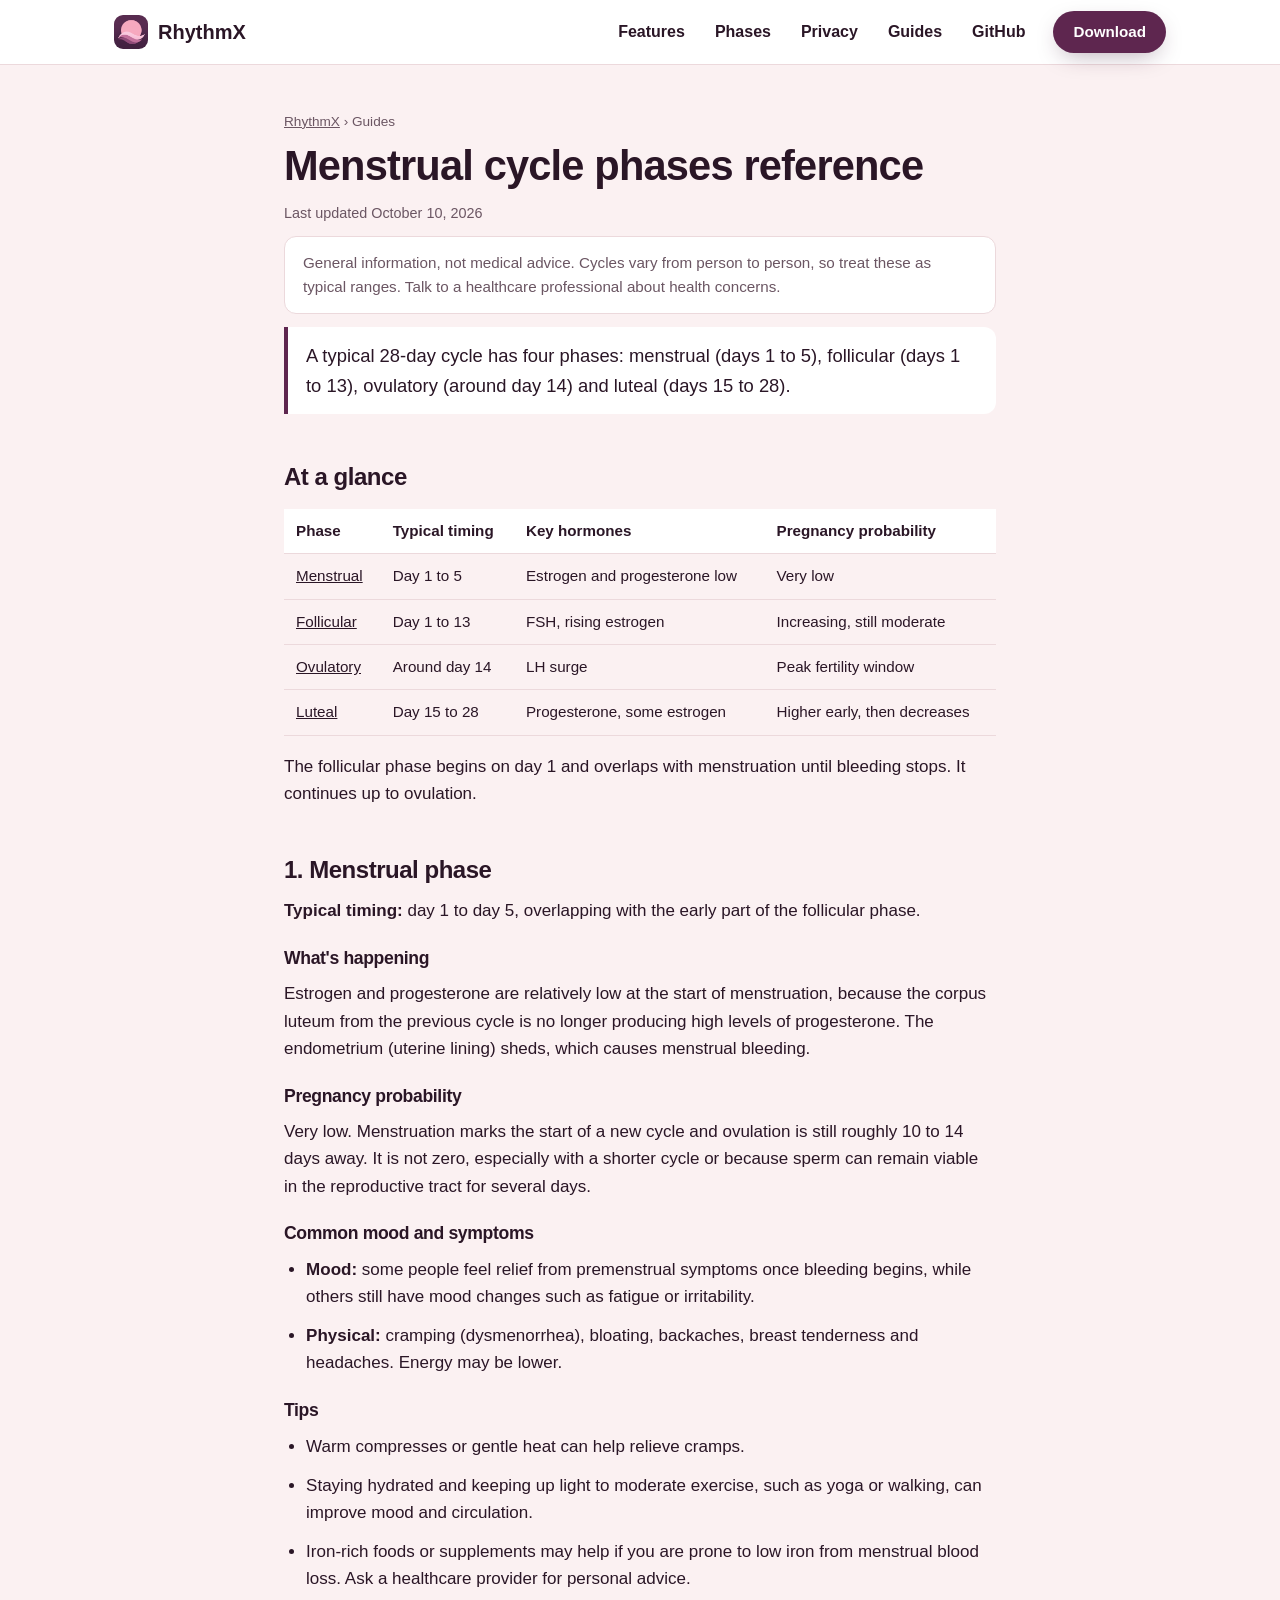
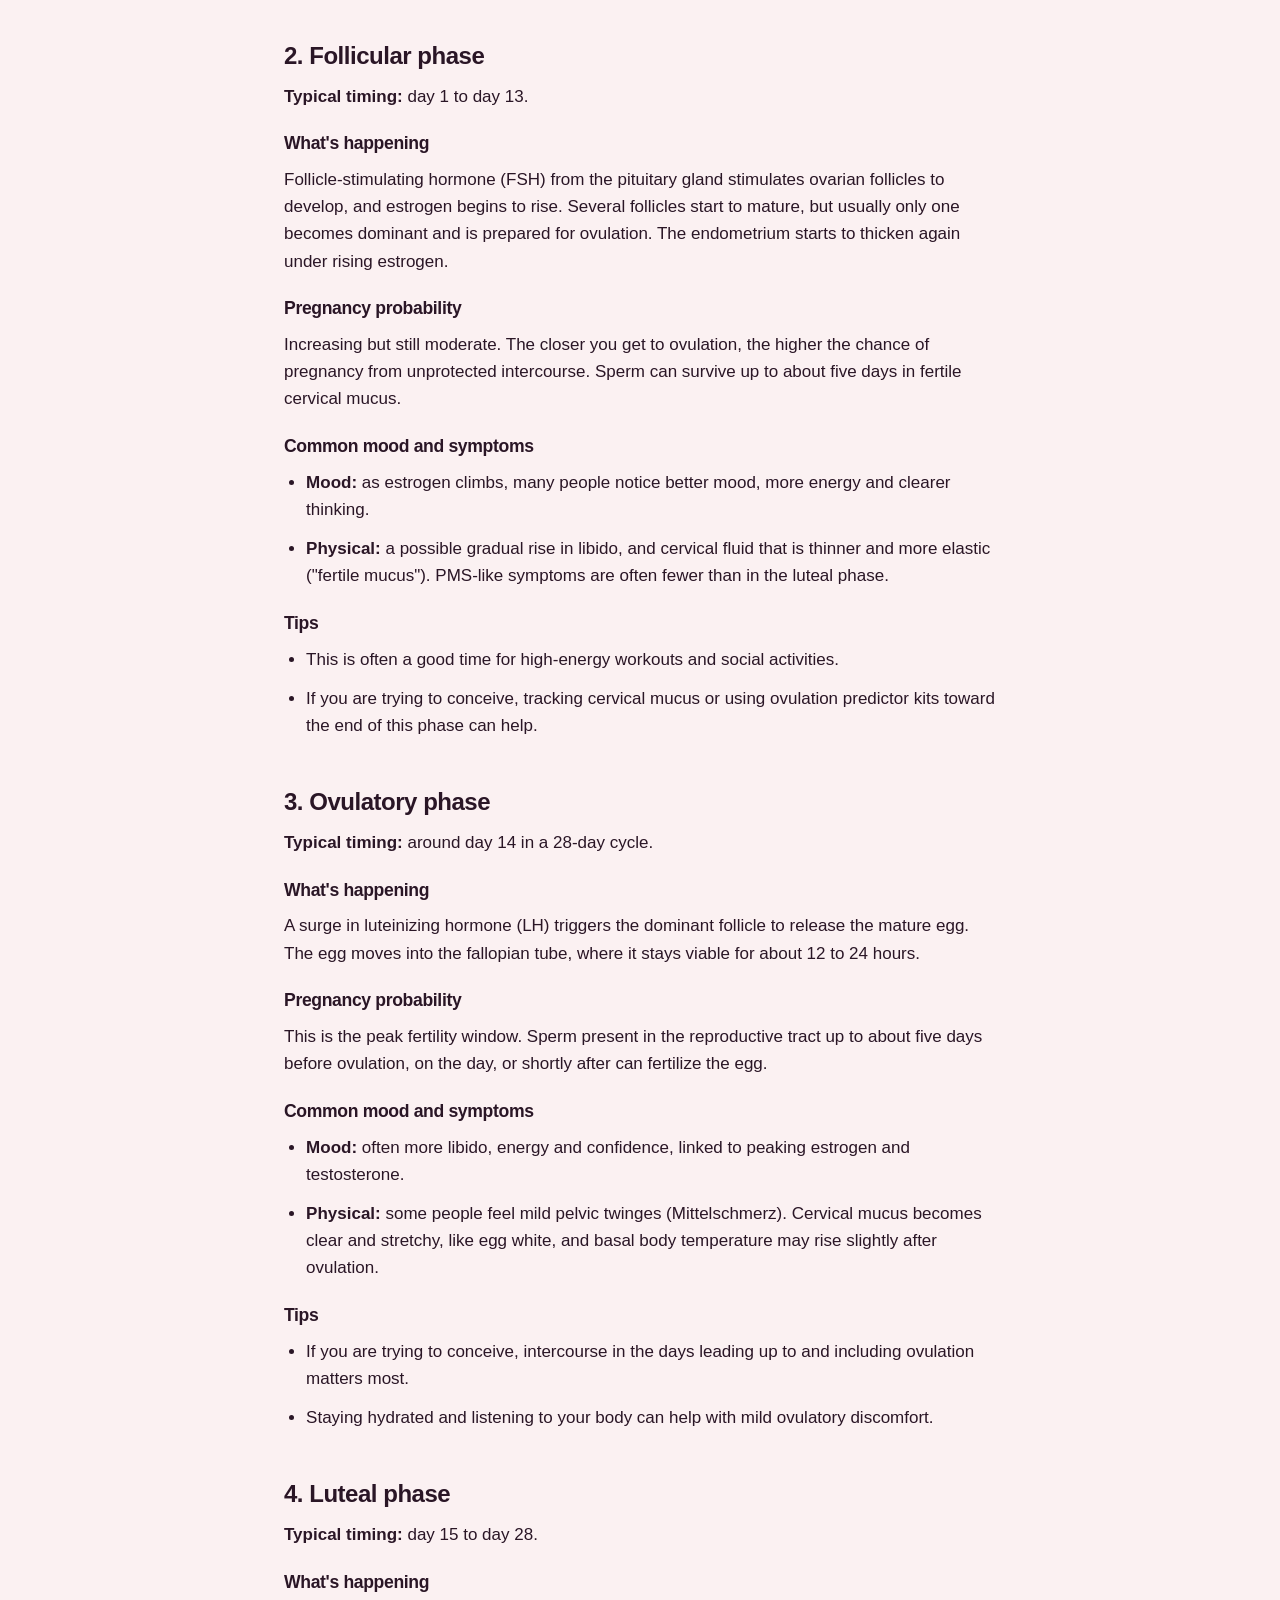
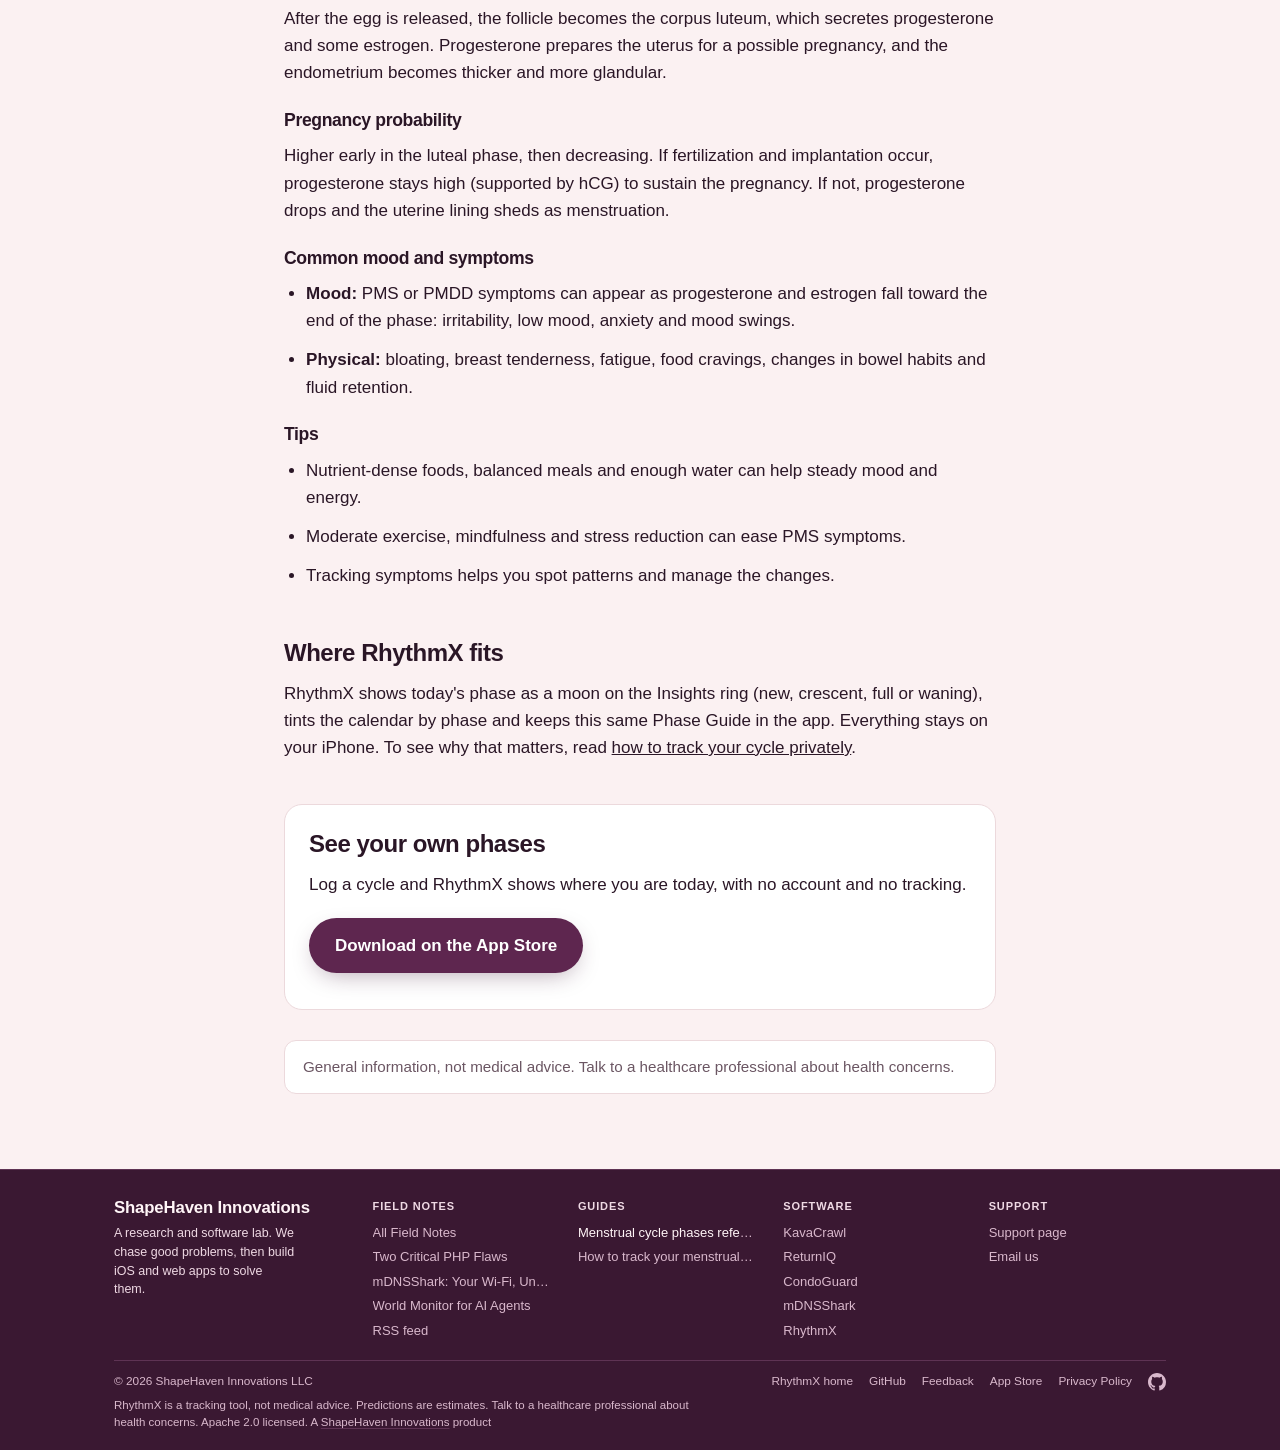
==== commit 6925ffc2: "20262710-update footer" ====
--- a/guides/menstrual-cycle-phases-reference/index.html
+++ b/guides/menstrual-cycle-phases-reference/index.html
@@ -42,8 +42,8 @@
   <!-- footer-css:start -->
   <style>
 /* Isolation so the footer looks the same inside any site's page CSS.
-   Comes first: .site-footer :where(...) has class-level specificity, so it beats
-   page rules like "p, li { font-size }" but loses to the BEM rules below. */
+   .site-footer :where(...) has class-level specificity, so it beats page rules like
+   "p, li { font-size }" but loses to the BEM rules below (same specificity, later). */
 :where(.site-footer),
 :where(.site-footer) *,
 :where(.site-footer) *::before,
@@ -59,9 +59,9 @@
   line-height: inherit;
 }
 
-/* Footer: takes its colours from the host page. Each site maps its own tokens
-   to --sf-page-* (see "theme" in footer/targets.json, stamped after this block),
-   so the footer follows the page background and light/dark theme. */
+/* Footer: takes its colours from the --sf-page-* tokens that each site maps in
+   footer/targets.json (stamped after this block), so it follows the page's palette
+   while staying a distinct band. */
 .site-footer {
   --sf-bg: var(--sf-page-bg, #faf9f5);
   --sf-line: var(--sf-page-line, #e8e6dc);
@@ -73,20 +73,17 @@
   border-top: 1px solid var(--sf-line);
   color: var(--sf-muted);
   font-family: -apple-system, BlinkMacSystemFont, 'Segoe UI', Helvetica, Arial, sans-serif;
-  font-size: 0.875rem;
+  font-size: 0.8125rem;
   font-style: normal;
   line-height: 1.5;
   text-align: left;
-}
-
-.site-footer__inner {
-  display: grid;
-  grid-template-columns: minmax(0, 1fr) minmax(0, 2fr) minmax(0, 1fr);
-  grid-template-rows: auto 1fr auto;
-  column-gap: clamp(2rem, 5vw, 6rem);
-  max-width: 1400px;
-  margin: 0 auto;
-  padding: 5rem clamp(1.5rem, 4vw, 4.5rem) 4.5rem;
+  /* undo generic `footer { display:flex; margin; padding; gap }` rules in host pages */
+  display: block;
+  margin: var(--sf-page-gap, 0) 0 0;
+  padding: 0;
+  gap: 0;
+  width: auto;
+  max-width: none;
 }
 
 .site-footer a {
@@ -100,10 +97,9 @@
   color: var(--sf-bright);
 }
 
-.site-footer a:focus-visible,
-.site-footer summary:focus-visible {
+.site-footer a:focus-visible {
   outline: 2px solid var(--sf-accent);
-  outline-offset: 3px;
+  outline-offset: 2px;
   border-radius: 2px;
 }
 
@@ -111,252 +107,134 @@
   list-style: none;
 }
 
-/* Left column: wordmark top, copyright + icon bottom */
-.site-footer__brand {
-  grid-column: 1;
-  grid-row: 1;
+.site-footer__inner {
+  max-width: 1100px;
+  margin: 0 auto;
+  padding: 1.75rem 1.5rem 1.125rem;
+}
+
+/* Top: wordmark and blurb, then the link columns */
+.site-footer__top {
+  display: grid;
+  grid-template-columns: minmax(180px, 1.3fr);
+  grid-auto-flow: column;
+  grid-auto-columns: minmax(0, 1fr);
+  gap: 1.5rem 1.75rem;
 }
 
 .site-footer__wordmark {
   color: var(--sf-bright);
-  font-size: 1.375rem;
+  font-size: 1.05rem;
   font-weight: 600;
-  letter-spacing: -0.015em;
+  letter-spacing: -0.01em;
   line-height: 1.2;
+  margin-bottom: 0.375rem;
+}
+
+.site-footer__about {
+  max-width: 26ch;
+  font-size: 0.78rem;
+  color: var(--sf-soft);
+}
+
+.site-footer__heading {
+  color: var(--sf-soft);
+  font-size: 0.6875rem;
+  font-weight: 600;
+  letter-spacing: 0.08em;
+  line-height: 1.5;
+  text-transform: uppercase;
+  margin-bottom: 0.5rem;
+}
+
+.site-footer__list li {
+  overflow: hidden;
+  text-overflow: ellipsis;
+  white-space: nowrap;
+}
+
+.site-footer__list li + li {
+  margin-top: 0.3125rem;
+}
+
+/* Current page inside a footer list */
+.site-footer [aria-current="page"] {
+  color: var(--sf-bright);
+}
+
+/* Bottom: copyright and legal links on one line, then per-site fine print */
+.site-footer__bottom {
+  display: flex;
+  flex-wrap: wrap;
+  align-items: baseline;
+  justify-content: space-between;
+  gap: 0.375rem 1.25rem;
+  margin-top: 1.25rem;
+  padding-top: 0.75rem;
+  border-top: 1px solid var(--sf-line);
+  font-size: 0.74rem;
 }
 
 .site-footer__legal {
-  grid-column: 1;
-  grid-row: 3;
-  align-self: end;
-  padding-top: 4rem;
-}
-
-.site-footer__copyright {
-  font-size: 0.75rem;
+  display: flex;
+  flex-wrap: wrap;
+  gap: 0.25rem 1rem;
+}
+
+.site-footer__legal li {
+  display: flex;
+  align-items: center;
 }
 
 .site-footer__icon {
-  display: inline-flex;
-  align-items: center;
-  justify-content: center;
-  width: 36px;
-  height: 36px;
-  margin: 0.5rem 0 0 -8px;
+  color: var(--sf-soft);
 }
 
 .site-footer__icon svg {
   display: block;
 }
 
-/* Centre column: accordion */
-.site-footer__menu {
-  grid-column: 2;
-  grid-row: 1 / 4;
-  border-top: 1px solid var(--sf-line);
-}
-
-.site-footer__group {
-  border-bottom: 1px solid var(--sf-line);
-}
-
-.site-footer__group summary {
-  display: flex;
-  align-items: center;
-  justify-content: space-between;
-  gap: 1rem;
-  min-height: 52px;
-  padding: 0.75rem 0;
-  color: var(--sf-muted);
-  cursor: pointer;
-  list-style: none;
-  transition: color 0.15s ease;
-}
-
-.site-footer__group summary::-webkit-details-marker {
-  display: none;
-}
-
-.site-footer__group summary::marker {
-  content: '';
-}
-
-.site-footer__group summary:hover,
-.site-footer__group[open] summary {
-  color: var(--sf-bright);
-}
-
-.site-footer__chevron {
-  flex: none;
-  transition: transform 0.2s ease;
-}
-
-.site-footer__group[open] .site-footer__chevron {
-  transform: rotate(180deg);
-}
-
-.site-footer__list {
-  display: grid;
-  gap: 0.5rem;
-  padding: 0.25rem 0 1.5rem;
-}
-
-.site-footer__sublabel {
-  color: var(--sf-soft);
-  font-size: 0.75rem;
-  font-weight: 500;
-  margin: -0.25rem 0 0.75rem;
-}
-
-.site-footer__note a {
+.site-footer__fine {
+  flex-basis: 100%;
+  max-width: 90ch;
+  font-size: 0.72rem;
+}
+
+.site-footer__fine a {
   text-decoration: underline;
   text-underline-offset: 2px;
   text-decoration-color: var(--sf-line);
 }
 
-/* Right column: About + Contact */
-.site-footer__about {
-  grid-column: 3;
-  grid-row: 1 / 4;
-}
-
-.site-footer__heading {
-  color: var(--sf-bright);
-  font-size: 0.875rem;
-  font-weight: 400;
-  letter-spacing: 0;
-  line-height: 1.5;
-  margin: 0 0 0.25rem;
-}
-
-.site-footer__text {
-  max-width: 34ch;
-  margin-bottom: 2rem;
-}
-
-.site-footer__contact {
-  display: grid;
-  gap: 0.375rem;
-  margin-top: 0.5rem;
-}
-
-.site-footer__contact a {
-  display: inline-flex;
-  align-items: center;
-  gap: 0.375rem;
-  color: var(--sf-soft);
-}
-
-.site-footer__contact a:hover {
-  color: var(--sf-bright);
-}
-
-.site-footer__arrow {
-  flex: none;
-  color: var(--sf-muted);
-  transition: color 0.15s ease, transform 0.15s ease;
-}
-
-.site-footer__contact a:hover .site-footer__arrow {
-  color: var(--sf-accent);
-  transform: translate(1px, -1px);
-}
-
-/* Tablet: one column (wordmark, accordion, About/Contact, copyright) */
-@media (max-width: 992px) {
+@media (max-width: 760px) {
   .site-footer__inner {
-    grid-template-columns: minmax(0, 1fr);
-    grid-template-rows: none;
-    padding: 4rem 1.5rem 3rem;
-  }
-
-  .site-footer__brand,
-  .site-footer__menu,
-  .site-footer__about,
+    padding: 1.5rem 1.125rem 1rem;
+  }
+
+  .site-footer__top {
+    grid-template-columns: repeat(2, minmax(0, 1fr));
+    grid-auto-flow: row;
+    grid-auto-columns: auto;
+  }
+
+  .site-footer__brandcol {
+    grid-column: 1 / -1;
+  }
+
+  /* 24px+ touch spacing between stacked links */
+  .site-footer__list li + li {
+    margin-top: 0.5rem;
+  }
+
   .site-footer__legal {
-    grid-column: 1;
-    grid-row: auto;
-  }
-
-  .site-footer__brand {
-    margin-bottom: 2.5rem;
-  }
-
-  .site-footer__about {
-    margin-top: 3rem;
-  }
-
-  .site-footer__legal {
-    padding-top: 3rem;
-  }
-}
-
-/* Phone: bigger tap targets */
-@media (max-width: 600px) {
-  .site-footer__inner {
-    padding: 3.5rem 1.25rem 2.5rem;
-  }
-
-  .site-footer__list {
-    gap: 0;
-  }
-
-  .site-footer__list a,
-  .site-footer__contact a {
-    display: inline-flex;
-    align-items: center;
-    min-height: 40px;
-    padding: 0.4rem 0;
-    line-height: 1.4;
-  }
-
-  .site-footer__contact {
-    gap: 0;
-  }
-
-  .site-footer__icon {
-    width: 44px;
-    height: 44px;
-    margin-left: -12px;
+    gap: 0.5rem 1rem;
   }
 }
 
 @media (prefers-reduced-motion: reduce) {
-  .site-footer a,
-  .site-footer__group summary,
-  .site-footer__chevron,
-  .site-footer__arrow {
+  .site-footer a {
     transition: none;
   }
-
-  .site-footer__contact a:hover .site-footer__arrow {
-    transform: none;
-  }
-}
-
-/* Current page inside a footer list */
-.site-footer [aria-current="page"] {
-  color: var(--sf-bright);
-}
-
-.site-footer__wordmark a {
-  color: var(--sf-bright);
-}
-
-.site-footer__sitenote {
-  margin-top: 0.75rem;
-  font-size: 0.75rem;
-  max-width: 34ch;
-}
-
-.site-footer__sitenote a {
-  text-decoration: underline;
-  text-underline-offset: 2px;
-  text-decoration-color: var(--sf-line);
-}
-
-.site-footer__contact + .site-footer__sitenote {
-  margin-top: 2rem;
 }
 
 :root {
@@ -504,41 +382,33 @@
 <!-- footer:start -->
     <footer class="site-footer">
       <div class="site-footer__inner">
-        <div class="site-footer__brand">
-          <p class="site-footer__wordmark"><a href="https://shapehaveninnovations.com/">ShapeHaven Innovations</a></p>
-        </div>
-
-        <div class="site-footer__menu">
-          <details class="site-footer__group">
-            <summary>
-              <span>Field Notes</span>
-              <svg class="site-footer__chevron" viewBox="0 0 16 16" width="14" height="14" aria-hidden="true" focusable="false"><path d="M3.5 6l4.5 4.5L12.5 6" fill="none" stroke="currentColor" stroke-width="1.4" stroke-linecap="round" stroke-linejoin="round"/></svg>
-            </summary>
+        <div class="site-footer__top">
+          <div class="site-footer__brandcol">
+            <p class="site-footer__wordmark">ShapeHaven Innovations</p>
+            <p class="site-footer__about">A research and software lab. We chase good problems, then build iOS and web apps to solve them.</p>
+          </div>
+
+          <div class="site-footer__col">
+            <h2 class="site-footer__heading">Field Notes</h2>
             <ul class="site-footer__list">
               <li><a href="https://shapehaveninnovations.com/blog/">All Field Notes</a></li>
-              <li><a href="https://shapehaveninnovations.com/blog/php-critical-rce-patch">Two Critical PHP Flaws: What to Check and Patch Today</a></li>
-              <li><a href="https://shapehaveninnovations.com/blog/mdnsshark-app">mDNSShark: See Everything on Your Wi-Fi, Without Sending a Byte Out</a></li>
-              <li><a href="https://shapehaveninnovations.com/blog/worldmonitor-app">World Monitor: An Open-Source Dashboard Built for AI Agents</a></li>
+              <li><a href="https://shapehaveninnovations.com/blog/php-critical-rce-patch" title="Two Critical PHP Flaws: What to Check and Patch Today">Two Critical PHP Flaws</a></li>
+              <li><a href="https://shapehaveninnovations.com/blog/mdnsshark-app" title="mDNSShark: See Everything on Your Wi-Fi, Without Sending a Byte Out">mDNSShark: Your Wi-Fi, Unseen</a></li>
+              <li><a href="https://shapehaveninnovations.com/blog/worldmonitor-app" title="World Monitor: An Open-Source Dashboard Built for AI Agents">World Monitor for AI Agents</a></li>
               <li><a href="https://shapehaveninnovations.com/feed.xml" target="_blank" rel="noopener">RSS feed</a></li>
             </ul>
-          </details>
-
-          <details class="site-footer__group">
-            <summary>
-              <span>Guides</span>
-              <svg class="site-footer__chevron" viewBox="0 0 16 16" width="14" height="14" aria-hidden="true" focusable="false"><path d="M3.5 6l4.5 4.5L12.5 6" fill="none" stroke="currentColor" stroke-width="1.4" stroke-linecap="round" stroke-linejoin="round"/></svg>
-            </summary>
+          </div>
+
+          <div class="site-footer__col">
+            <h2 class="site-footer__heading">Guides</h2>
             <ul class="site-footer__list">
               <li><span aria-current="page">Menstrual cycle phases reference</span></li>
               <li><a href="/guides/track-your-cycle-privately/">How to track your menstrual cycle privately</a></li>
             </ul>
-          </details>
-
-          <details class="site-footer__group">
-            <summary>
-              <span>Software</span>
-              <svg class="site-footer__chevron" viewBox="0 0 16 16" width="14" height="14" aria-hidden="true" focusable="false"><path d="M3.5 6l4.5 4.5L12.5 6" fill="none" stroke="currentColor" stroke-width="1.4" stroke-linecap="round" stroke-linejoin="round"/></svg>
-            </summary>
+          </div>
+
+          <div class="site-footer__col">
+            <h2 class="site-footer__heading">Software</h2>
             <ul class="site-footer__list">
               <li><a href="https://kavacrawl.app/" target="_blank" rel="noopener">KavaCrawl</a></li>
               <li><a href="https://returniq.shapehaveninnovations.com/" target="_blank" rel="noopener">ReturnIQ</a></li>
@@ -546,54 +416,28 @@
               <li><a href="https://mdnsshark.shapehaveninnovations.com/" target="_blank" rel="noopener">mDNSShark</a></li>
               <li><a href="https://rhythmx.shapehaveninnovations.com/" target="_blank" rel="noopener">RhythmX</a></li>
             </ul>
-          </details>
-
-          <details class="site-footer__group">
-            <summary>
-              <span>Support and bug reports</span>
-              <svg class="site-footer__chevron" viewBox="0 0 16 16" width="14" height="14" aria-hidden="true" focusable="false"><path d="M3.5 6l4.5 4.5L12.5 6" fill="none" stroke="currentColor" stroke-width="1.4" stroke-linecap="round" stroke-linejoin="round"/></svg>
-            </summary>
+          </div>
+
+          <div class="site-footer__col">
+            <h2 class="site-footer__heading">Support</h2>
             <ul class="site-footer__list">
               <li><a href="https://shapehaveninnovations.com/support.html">Support page</a></li>
               <li><a href="mailto:info@shapehaveninnovations.com">Email us</a></li>
             </ul>
-            <p class="site-footer__sublabel">Public bug trackers</p>
-            <ul class="site-footer__list">
-              <li><a href="https://github.com/Shapehaven-Innovations/RhythmX/issues/new/choose" target="_blank" rel="noopener">RhythmX</a></li>
-              <li><a href="https://github.com/Shapehaven-Innovations/mDNSShark/issues/new/choose" target="_blank" rel="noopener">mDNSShark</a></li>
-              <li><a href="https://github.com/Shapehaven-Innovations/ReturnIQ-Site/issues/new/choose" target="_blank" rel="noopener">ReturnIQ</a></li>
-              <li><a href="https://github.com/Shapehaven-Innovations/KavaCrawl-Site/issues/new/choose" target="_blank" rel="noopener">KavaCrawl</a></li>
-            </ul>
-          </details>
-
-          <details class="site-footer__group">
-            <summary>
-              <span>Privacy and terms</span>
-              <svg class="site-footer__chevron" viewBox="0 0 16 16" width="14" height="14" aria-hidden="true" focusable="false"><path d="M3.5 6l4.5 4.5L12.5 6" fill="none" stroke="currentColor" stroke-width="1.4" stroke-linecap="round" stroke-linejoin="round"/></svg>
-            </summary>
-            <ul class="site-footer__list">
-              <li><a href="https://shapehaveninnovations.com/privacy.html">Privacy Policy</a></li>
-            </ul>
-          </details>
+          </div>
         </div>
 
-        <div class="site-footer__about">
-          <h2 class="site-footer__heading">About</h2>
-          <p class="site-footer__text">ShapeHaven Innovations is a research and software lab. We chase good problems, then build iOS and web apps to solve them.</p>
-          <h2 class="site-footer__heading">Contact</h2>
-          <ul class="site-footer__contact">
-            <li><a href="mailto:info@shapehaveninnovations.com">Email<svg class="site-footer__arrow" viewBox="0 0 10 10" width="9" height="9" aria-hidden="true" focusable="false"><path d="M2.5 7.5l5-5M3.5 2.5h4v4" fill="none" stroke="currentColor" stroke-width="1.1" stroke-linecap="round" stroke-linejoin="round"/></svg></a></li>
-            <li><a href="https://github.com/Shapehaven-Innovations" target="_blank" rel="noopener">GitHub<svg class="site-footer__arrow" viewBox="0 0 10 10" width="9" height="9" aria-hidden="true" focusable="false"><path d="M2.5 7.5l5-5M3.5 2.5h4v4" fill="none" stroke="currentColor" stroke-width="1.1" stroke-linecap="round" stroke-linejoin="round"/></svg></a></li>
+        <div class="site-footer__bottom">
+          <p class="site-footer__copyright">&copy; 2026 ShapeHaven Innovations LLC</p>
+          <ul class="site-footer__legal">
+            <li><a href="/">RhythmX home</a></li>
+            <li><a href="https://github.com/Shapehaven-Innovations/RhythmX" rel="noopener">GitHub</a></li>
+            <li><a href="https://github.com/Shapehaven-Innovations/RhythmX/issues" rel="noopener">Feedback</a></li>
+            <li><a data-appstore href="https://github.com/Shapehaven-Innovations/RhythmX" rel="noopener">App Store</a></li>
+            <li><a href="https://shapehaveninnovations.com/privacy.html">Privacy Policy</a></li>
+            <li><a class="site-footer__icon" href="https://github.com/Shapehaven-Innovations" target="_blank" rel="noopener" aria-label="ShapeHaven Innovations on GitHub (opens in a new tab)"><svg viewBox="0 0 16 16" width="18" height="18" aria-hidden="true" focusable="false"><path fill="currentColor" d="M8 0C3.58 0 0 3.58 0 8c0 3.54 2.29 6.53 5.47 7.59.4.07.55-.17.55-.38 0-.19-.01-.82-.01-1.49-2.01.37-2.53-.49-2.69-.94-.09-.23-.48-.94-.82-1.13-.28-.15-.68-.52-.01-.53.63-.01 1.08.58 1.23.82.72 1.21 1.87.87 2.33.66.07-.52.28-.87.51-1.07-1.78-.2-3.64-.89-3.64-3.95 0-.87.31-1.59.82-2.15-.08-.2-.36-1.02.08-2.12 0 0 .67-.21 2.2.82.64-.18 1.32-.27 2-.27.68 0 1.36.09 2 .27 1.53-1.04 2.2-.82 2.2-.82.44 1.1.16 1.92.08 2.12.51.56.82 1.27.82 2.15 0 3.07-1.87 3.75-3.65 3.95.29.25.54.73.54 1.48 0 1.07-.01 1.93-.01 2.2 0 .21.15.46.55.38A8.013 8.013 0 0016 8c0-4.42-3.58-8-8-8z"/></svg></a></li>
           </ul>
-          <p class="site-footer__sitenote"><a href="/">RhythmX home</a> · <a href="https://github.com/Shapehaven-Innovations/RhythmX" rel="noopener">GitHub</a> · <a href="https://github.com/Shapehaven-Innovations/RhythmX/issues" rel="noopener">Feedback</a> · <a data-appstore href="https://github.com/Shapehaven-Innovations/RhythmX" rel="noopener">App Store</a></p>
-          <p class="site-footer__sitenote">RhythmX is a tracking tool, not medical advice. Predictions are estimates. Talk to a healthcare professional about health concerns.</p>
-          <p class="site-footer__sitenote">Apache 2.0 licensed.</p>
-          <p class="site-footer__sitenote">A <a href="https://shapehaveninnovations.com/">ShapeHaven Innovations</a> product</p>
-        </div>
-
-        <div class="site-footer__legal">
-          <p class="site-footer__copyright">&copy; 2026 ShapeHaven Innovations LLC</p>
-          <a class="site-footer__icon" href="https://github.com/Shapehaven-Innovations" target="_blank" rel="noopener" aria-label="ShapeHaven Innovations on GitHub (opens in a new tab)"><svg viewBox="0 0 16 16" width="20" height="20" aria-hidden="true" focusable="false"><path fill="currentColor" d="M8 0C3.58 0 0 3.58 0 8c0 3.54 2.29 6.53 5.47 7.59.4.07.55-.17.55-.38 0-.19-.01-.82-.01-1.49-2.01.37-2.53-.49-2.69-.94-.09-.23-.48-.94-.82-1.13-.28-.15-.68-.52-.01-.53.63-.01 1.08.58 1.23.82.72 1.21 1.87.87 2.33.66.07-.52.28-.87.51-1.07-1.78-.2-3.64-.89-3.64-3.95 0-.87.31-1.59.82-2.15-.08-.2-.36-1.02.08-2.12 0 0 .67-.21 2.2.82.64-.18 1.32-.27 2-.27.68 0 1.36.09 2 .27 1.53-1.04 2.2-.82 2.2-.82.44 1.1.16 1.92.08 2.12.51.56.82 1.27.82 2.15 0 3.07-1.87 3.75-3.65 3.95.29.25.54.73.54 1.48 0 1.07-.01 1.93-.01 2.2 0 .21.15.46.55.38A8.013 8.013 0 0016 8c0-4.42-3.58-8-8-8z"/></svg></a>
+          <p class="site-footer__fine">RhythmX is a tracking tool, not medical advice. Predictions are estimates. Talk to a healthcare professional about health concerns. Apache 2.0 licensed. A <a href="https://shapehaveninnovations.com/">ShapeHaven Innovations</a> product</p>
         </div>
       </div>
     </footer>
